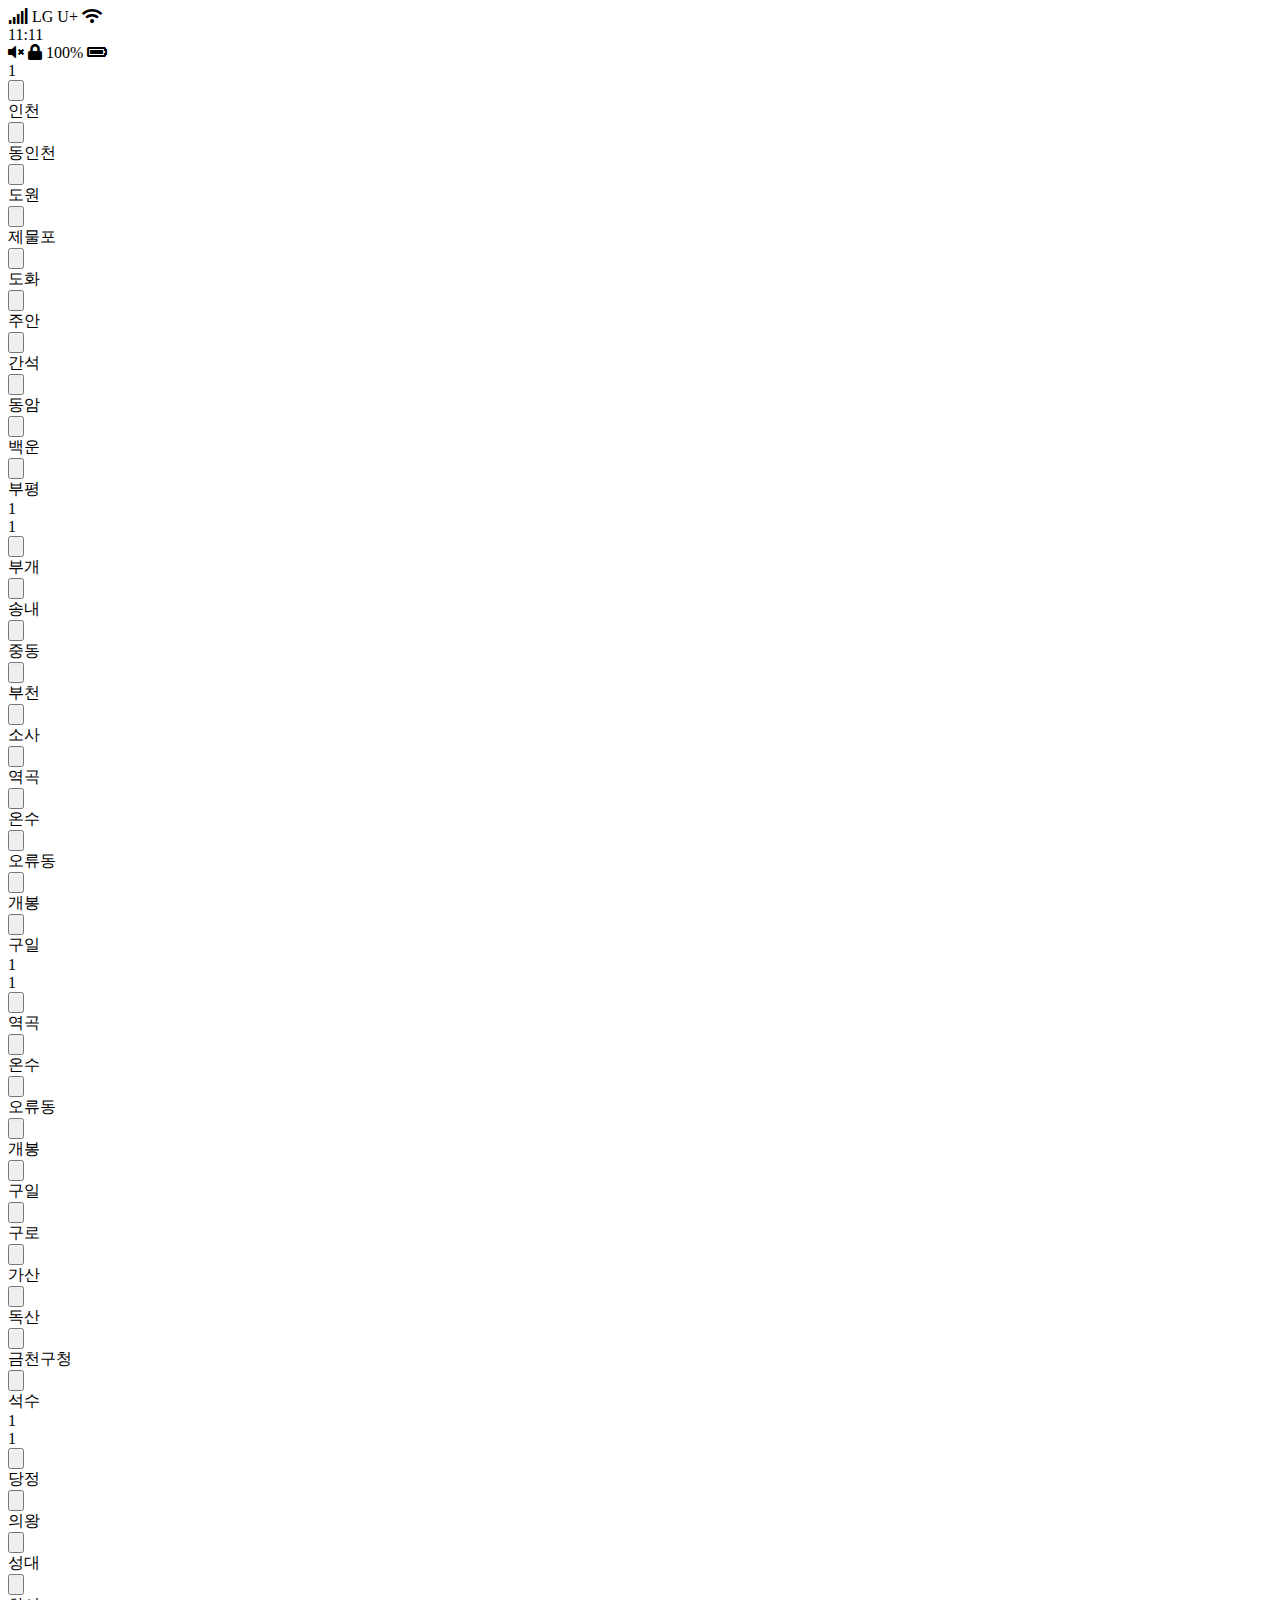
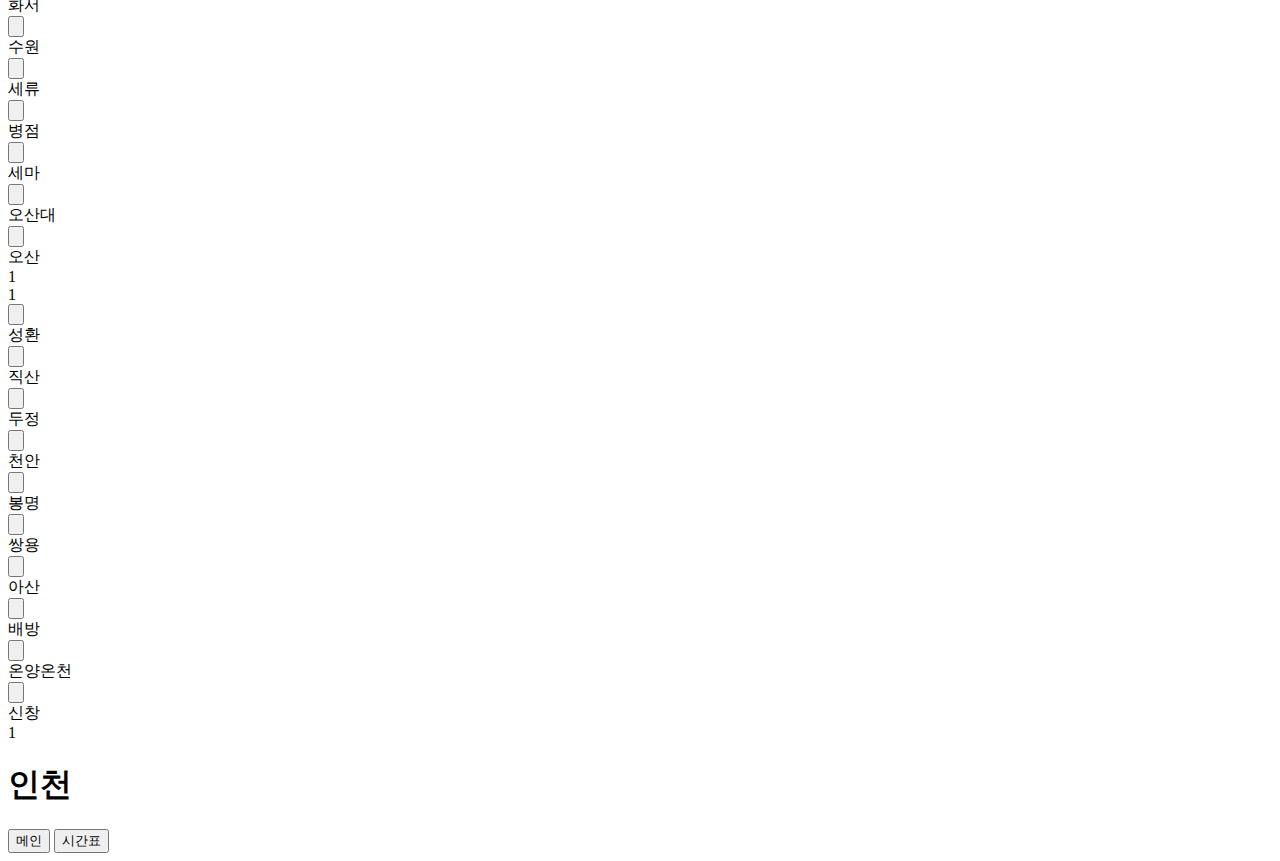
==== html/main.html @ e94f2355 "Create main.html" ====
<!DOCTYPE html>
<html lang="en">
  <head>
    <meta charset="UTF-8" />
    <meta name="viewport" content="width=device-width, initial-scale=1.0" />
    <meta http-equiv="X-UA-Compatible" content="ie=edge" />
    <link rel="stylesheet" href="../css/style.css?ver=1" />
    <link
      rel="stylesheet"
      href="https://use.fontawesome.com/releases/v5.9.0/css/all.css"
    />
    <title>Main | Project</title>
  </head>
  <body>
    <header class="header">
      <div class="header-box">
        <div class="header-box__left-box">
          <i class="fas fa-signal"></i>
          <span class="header-box__time-box">LG U+</span>
          <i class="fas fa-wifi"></i>
        </div>
        <div class="header-box__middle-box">
          <span class="header-box__time-box">11:11</span>
        </div>
        <div class="header-box__right-box">
          <i class="fas fa-volume-mute"></i>
          <i class="fas fa-lock"></i>
          <span class="header-box__battery-level">100%</span>
          <i class="fas fa-battery-full"></i>
        </div>
      </div>
    </header>
    <main class="main">
      <div class="line-container">
        <div class="station-box-number">
          <span class="station-box-number__span">1</span>
        </div>
        <div class="station-box-container">
          <div class="station-box">
            <input
              type="button"
              ,
              name="button"
              ,
              class="station-box__button"
            />
          </div>
          <div class="station-box__label-container">
            <label for="" , class="station-box__label">인천</label>
          </div>
        </div>
        <div class="station-box-container">
          <div class="station-box">
            <input
              type="button"
              ,
              name="button"
              ,
              class="station-box__button"
            />
          </div>
          <div class="station-box__label-container">
            <label for="" , class="station-box__label">동인천</label>
          </div>
        </div>
        <div class="station-box-container">
          <div class="station-box">
            <input
              type="button"
              ,
              name="button"
              ,
              class="station-box__button"
            />
          </div>
          <div class="station-box__label-container">
            <label for="" , class="station-box__label">도원</label>
          </div>
        </div>
        <div class="station-box-container">
          <div class="station-box">
            <input
              type="button"
              ,
              name="button"
              ,
              class="station-box__button"
            />
          </div>
          <div class="station-box__label-container">
            <label for="" , class="station-box__label">제물포</label>
          </div>
        </div>
        <div class="station-box-container">
          <div class="station-box">
            <input
              type="button"
              ,
              name="button"
              ,
              class="station-box__button"
            />
          </div>
          <div class="station-box__label-container">
            <label for="" , class="station-box__label">도화</label>
          </div>
        </div>
        <div class="station-box-container">
          <div class="station-box">
            <input
              type="button"
              ,
              name="button"
              ,
              class="station-box__button"
            />
          </div>
          <div class="station-box__label-container">
            <label for="" , class="station-box__label">주안</label>
          </div>
        </div>
        <div class="station-box-container">
          <div class="station-box">
            <input
              type="button"
              ,
              name="button"
              ,
              class="station-box__button"
            />
          </div>
          <div class="station-box__label-container">
            <label for="" , class="station-box__label">간석</label>
          </div>
        </div>
        <div class="station-box-container">
          <div class="station-box">
            <input
              type="button"
              ,
              name="button"
              ,
              class="station-box__button"
            />
          </div>
          <div class="station-box__label-container">
            <label for="" , class="station-box__label">동암</label>
          </div>
        </div>
        <div class="station-box-container">
          <div class="station-box">
            <input
              type="button"
              ,
              name="button"
              ,
              class="station-box__button"
            />
          </div>
          <div class="station-box__label-container">
            <label for="" , class="station-box__label">백운</label>
          </div>
        </div>
        <div class="station-box-container">
          <div class="station-box">
            <input
              type="button"
              ,
              name="button"
              ,
              class="station-box__button"
            />
          </div>
          <div class="station-box__label-container">
            <label for="" , class="station-box__label">부평</label>
          </div>
        </div>
        <div class="station-box-number">
          <span class="station-box-number__span">1</span>
        </div>
      </div>
      <div class="line-container">
        <div class="station-box-number">
          <span class="station-box-number__span">1</span>
        </div>
        <div class="station-box-container">
          <div class="station-box">
            <input
              type="button"
              ,
              name="button"
              ,
              class="station-box__button"
            />
          </div>
          <div class="station-box__label-container">
            <label for="" , class="station-box__label">부개</label>
          </div>
        </div>
        <div class="station-box-container">
          <div class="station-box">
            <input
              type="button"
              ,
              name="button"
              ,
              class="station-box__button"
            />
          </div>
          <div class="station-box__label-container">
            <label for="" , class="station-box__label">송내</label>
          </div>
        </div>
        <div class="station-box-container">
          <div class="station-box">
            <input
              type="button"
              ,
              name="button"
              ,
              class="station-box__button"
            />
          </div>
          <div class="station-box__label-container">
            <label for="" , class="station-box__label">중동</label>
          </div>
        </div>
        <div class="station-box-container">
          <div class="station-box">
            <input
              type="button"
              ,
              name="button"
              ,
              class="station-box__button"
            />
          </div>
          <div class="station-box__label-container">
            <label for="" , class="station-box__label">부천</label>
          </div>
        </div>
        <div class="station-box-container">
          <div class="station-box">
            <input
              type="button"
              ,
              name="button"
              ,
              class="station-box__button"
            />
          </div>
          <div class="station-box__label-container">
            <label for="" , class="station-box__label">소사</label>
          </div>
        </div>
        <div class="station-box-container">
          <div class="station-box">
            <input
              type="button"
              ,
              name="button"
              ,
              class="station-box__button"
            />
          </div>
          <div class="station-box__label-container">
            <label for="" , class="station-box__label">역곡</label>
          </div>
        </div>
        <div class="station-box-container">
          <div class="station-box">
            <input
              type="button"
              ,
              name="button"
              ,
              class="station-box__button"
            />
          </div>
          <div class="station-box__label-container">
            <label for="" , class="station-box__label">온수</label>
          </div>
        </div>
        <div class="station-box-container">
          <div class="station-box">
            <input
              type="button"
              ,
              name="button"
              ,
              class="station-box__button"
            />
          </div>
          <div class="station-box__label-container">
            <label for="" , class="station-box__label">오류동</label>
          </div>
        </div>
        <div class="station-box-container">
          <div class="station-box">
            <input
              type="button"
              ,
              name="button"
              ,
              class="station-box__button"
            />
          </div>
          <div class="station-box__label-container">
            <label for="" , class="station-box__label">개봉</label>
          </div>
        </div>
        <div class="station-box-container">
          <div class="station-box">
            <input
              type="button"
              ,
              name="button"
              ,
              class="station-box__button"
            />
          </div>
          <div class="station-box__label-container">
            <label for="" , class="station-box__label">구일</label>
          </div>
        </div>
        <div class="station-box-number">
          <span class="station-box-number__span">1</span>
        </div>
      </div>
      <div class="line-container">
        <div class="station-box-number">
          <span class="station-box-number__span">1</span>
        </div>
        <div class="station-box-container">
          <div class="station-box">
            <input
              type="button"
              ,
              name="button"
              ,
              class="station-box__button"
            />
          </div>
          <div class="station-box__label-container">
            <label for="" , class="station-box__label">역곡</label>
          </div>
        </div>
        <div class="station-box-container">
          <div class="station-box">
            <input
              type="button"
              ,
              name="button"
              ,
              class="station-box__button"
            />
          </div>
          <div class="station-box__label-container">
            <label for="" , class="station-box__label">온수</label>
          </div>
        </div>
        <div class="station-box-container">
          <div class="station-box">
            <input
              type="button"
              ,
              name="button"
              ,
              class="station-box__button"
            />
          </div>
          <div class="station-box__label-container">
            <label for="" , class="station-box__label">오류동</label>
          </div>
        </div>
        <div class="station-box-container">
          <div class="station-box">
            <input
              type="button"
              ,
              name="button"
              ,
              class="station-box__button"
            />
          </div>
          <div class="station-box__label-container">
            <label for="" , class="station-box__label">개봉</label>
          </div>
        </div>
        <div class="station-box-container">
          <div class="station-box">
            <input
              type="button"
              ,
              name="button"
              ,
              class="station-box__button"
            />
          </div>
          <div class="station-box__label-container">
            <label for="" , class="station-box__label">구일</label>
          </div>
        </div>
        <div class="station-box-container">
          <div class="station-box">
            <input
              type="button"
              ,
              name="button"
              ,
              class="station-box__button"
            />
          </div>
          <div class="station-box__label-container">
            <label for="" , class="station-box__label">구로</label>
          </div>
        </div>
        <div class="station-box-container">
          <div class="station-box">
            <input
              type="button"
              ,
              name="button"
              ,
              class="station-box__button"
            />
          </div>
          <div class="station-box__label-container">
            <label for="" , class="station-box__label">가산</label>
          </div>
        </div>
        <div class="station-box-container">
          <div class="station-box">
            <input
              type="button"
              ,
              name="button"
              ,
              class="station-box__button"
            />
          </div>
          <div class="station-box__label-container">
            <label for="" , class="station-box__label">독산</label>
          </div>
        </div>
        <div class="station-box-container">
          <div class="station-box">
            <input
              type="button"
              ,
              name="button"
              ,
              class="station-box__button"
            />
          </div>
          <div class="station-box__label-container">
            <label for="" , class="station-box__label">금천구청</label>
          </div>
        </div>
        <div class="station-box-container">
          <div class="station-box">
            <input
              type="button"
              ,
              name="button"
              ,
              class="station-box__button"
            />
          </div>
          <div class="station-box__label-container">
            <label for="" , class="station-box__label">석수</label>
          </div>
        </div>
        <div class="station-box-number">
          <span class="station-box-number__span">1</span>
        </div>
      </div>
      <div class="line-container">
        <div class="station-box-number">
          <span class="station-box-number__span">1</span>
        </div>
        <div class="station-box-container">
          <div class="station-box">
            <input
              type="button"
              ,
              name="button"
              ,
              class="station-box__button"
            />
          </div>
          <div class="station-box__label-container">
            <label for="" , class="station-box__label">당정</label>
          </div>
        </div>
        <div class="station-box-container">
          <div class="station-box">
            <input
              type="button"
              ,
              name="button"
              ,
              class="station-box__button"
            />
          </div>
          <div class="station-box__label-container">
            <label for="" , class="station-box__label">의왕</label>
          </div>
        </div>
        <div class="station-box-container">
          <div class="station-box">
            <input
              type="button"
              ,
              name="button"
              ,
              class="station-box__button"
            />
          </div>
          <div class="station-box__label-container">
            <label for="" , class="station-box__label">성대</label>
          </div>
        </div>
        <div class="station-box-container">
          <div class="station-box">
            <input
              type="button"
              ,
              name="button"
              ,
              class="station-box__button"
            />
          </div>
          <div class="station-box__label-container">
            <label for="" , class="station-box__label">화서</label>
          </div>
        </div>
        <div class="station-box-container">
          <div class="station-box">
            <input
              type="button"
              ,
              name="button"
              ,
              class="station-box__button"
            />
          </div>
          <div class="station-box__label-container">
            <label for="" , class="station-box__label">수원</label>
          </div>
        </div>
        <div class="station-box-container">
          <div class="station-box">
            <input
              type="button"
              ,
              name="button"
              ,
              class="station-box__button"
            />
          </div>
          <div class="station-box__label-container">
            <label for="" , class="station-box__label">세류</label>
          </div>
        </div>
        <div class="station-box-container">
          <div class="station-box">
            <input
              type="button"
              ,
              name="button"
              ,
              class="station-box__button"
            />
          </div>
          <div class="station-box__label-container">
            <label for="" , class="station-box__label">병점</label>
          </div>
        </div>
        <div class="station-box-container">
          <div class="station-box">
            <input
              type="button"
              ,
              name="button"
              ,
              class="station-box__button"
            />
          </div>
          <div class="station-box__label-container">
            <label for="" , class="station-box__label">세마</label>
          </div>
        </div>
        <div class="station-box-container">
          <div class="station-box">
            <input
              type="button"
              ,
              name="button"
              ,
              class="station-box__button"
            />
          </div>
          <div class="station-box__label-container">
            <label for="" , class="station-box__label">오산대</label>
          </div>
        </div>
        <div class="station-box-container">
          <div class="station-box">
            <input
              type="button"
              ,
              name="button"
              ,
              class="station-box__button"
            />
          </div>
          <div class="station-box__label-container">
            <label for="" , class="station-box__label">오산</label>
          </div>
        </div>
        <div class="station-box-number">
          <span class="station-box-number__span">1</span>
        </div>
      </div>
      <div class="line-container">
        <div class="station-box-number">
          <span class="station-box-number__span">1</span>
        </div>
        <div class="station-box-container">
          <div class="station-box">
            <input
              type="button"
              ,
              name="button"
              ,
              class="station-box__button"
            />
          </div>
          <div class="station-box__label-container">
            <label for="" , class="station-box__label">성환</label>
          </div>
        </div>
        <div class="station-box-container">
          <div class="station-box">
            <input
              type="button"
              ,
              name="button"
              ,
              class="station-box__button"
            />
          </div>
          <div class="station-box__label-container">
            <label for="" , class="station-box__label">직산</label>
          </div>
        </div>
        <div class="station-box-container">
          <div class="station-box">
            <input
              type="button"
              ,
              name="button"
              ,
              class="station-box__button"
            />
          </div>
          <div class="station-box__label-container">
            <label for="" , class="station-box__label">두정</label>
          </div>
        </div>
        <div class="station-box-container">
          <div class="station-box">
            <input
              type="button"
              ,
              name="button"
              ,
              class="station-box__button"
            />
          </div>
          <div class="station-box__label-container">
            <label for="" , class="station-box__label">천안</label>
          </div>
        </div>
        <div class="station-box-container">
          <div class="station-box">
            <input
              type="button"
              ,
              name="button"
              ,
              class="station-box__button"
            />
          </div>
          <div class="station-box__label-container">
            <label for="" , class="station-box__label">봉명</label>
          </div>
        </div>
        <div class="station-box-container">
          <div class="station-box">
            <input
              type="button"
              ,
              name="button"
              ,
              class="station-box__button"
            />
          </div>
          <div class="station-box__label-container">
            <label for="" , class="station-box__label">쌍용</label>
          </div>
        </div>
        <div class="station-box-container">
          <div class="station-box">
            <input
              type="button"
              ,
              name="button"
              ,
              class="station-box__button"
            />
          </div>
          <div class="station-box__label-container">
            <label for="" , class="station-box__label">아산</label>
          </div>
        </div>
        <div class="station-box-container">
          <div class="station-box">
            <input
              type="button"
              ,
              name="button"
              ,
              class="station-box__button"
            />
          </div>
          <div class="station-box__label-container">
            <label for="" , class="station-box__label">배방</label>
          </div>
        </div>
        <div class="station-box-container">
          <div class="station-box">
            <input
              type="button"
              ,
              name="button"
              ,
              class="station-box__button"
            />
          </div>
          <div class="station-box__label-container">
            <label for="" , class="station-box__label">온양온천</label>
          </div>
        </div>
        <div class="station-box-container">
          <div class="station-box">
            <input
              type="button"
              ,
              name="button"
              ,
              class="station-box__button"
            />
          </div>
          <div class="station-box__label-container">
            <label for="" , class="station-box__label">신창</label>
          </div>
        </div>
        <div class="station-box-number">
          <span class="station-box-number__span">1</span>
        </div>
      </div>
    </main>
    <!-- 팝업 될 레이어 -->
    <div class="modal">
      <div class="modal-content">
        <h1 class="title">인천</h1>
        <input type="button" class="mainBtn" value="메인" />
        <input type="button" class="submitBtn" value="시간표" onclick=""/>
      </div>
    </div>
    <script src="../js/time.js"></script>
    <script src="../js/toggle.js"></script>
  </body>
</html>
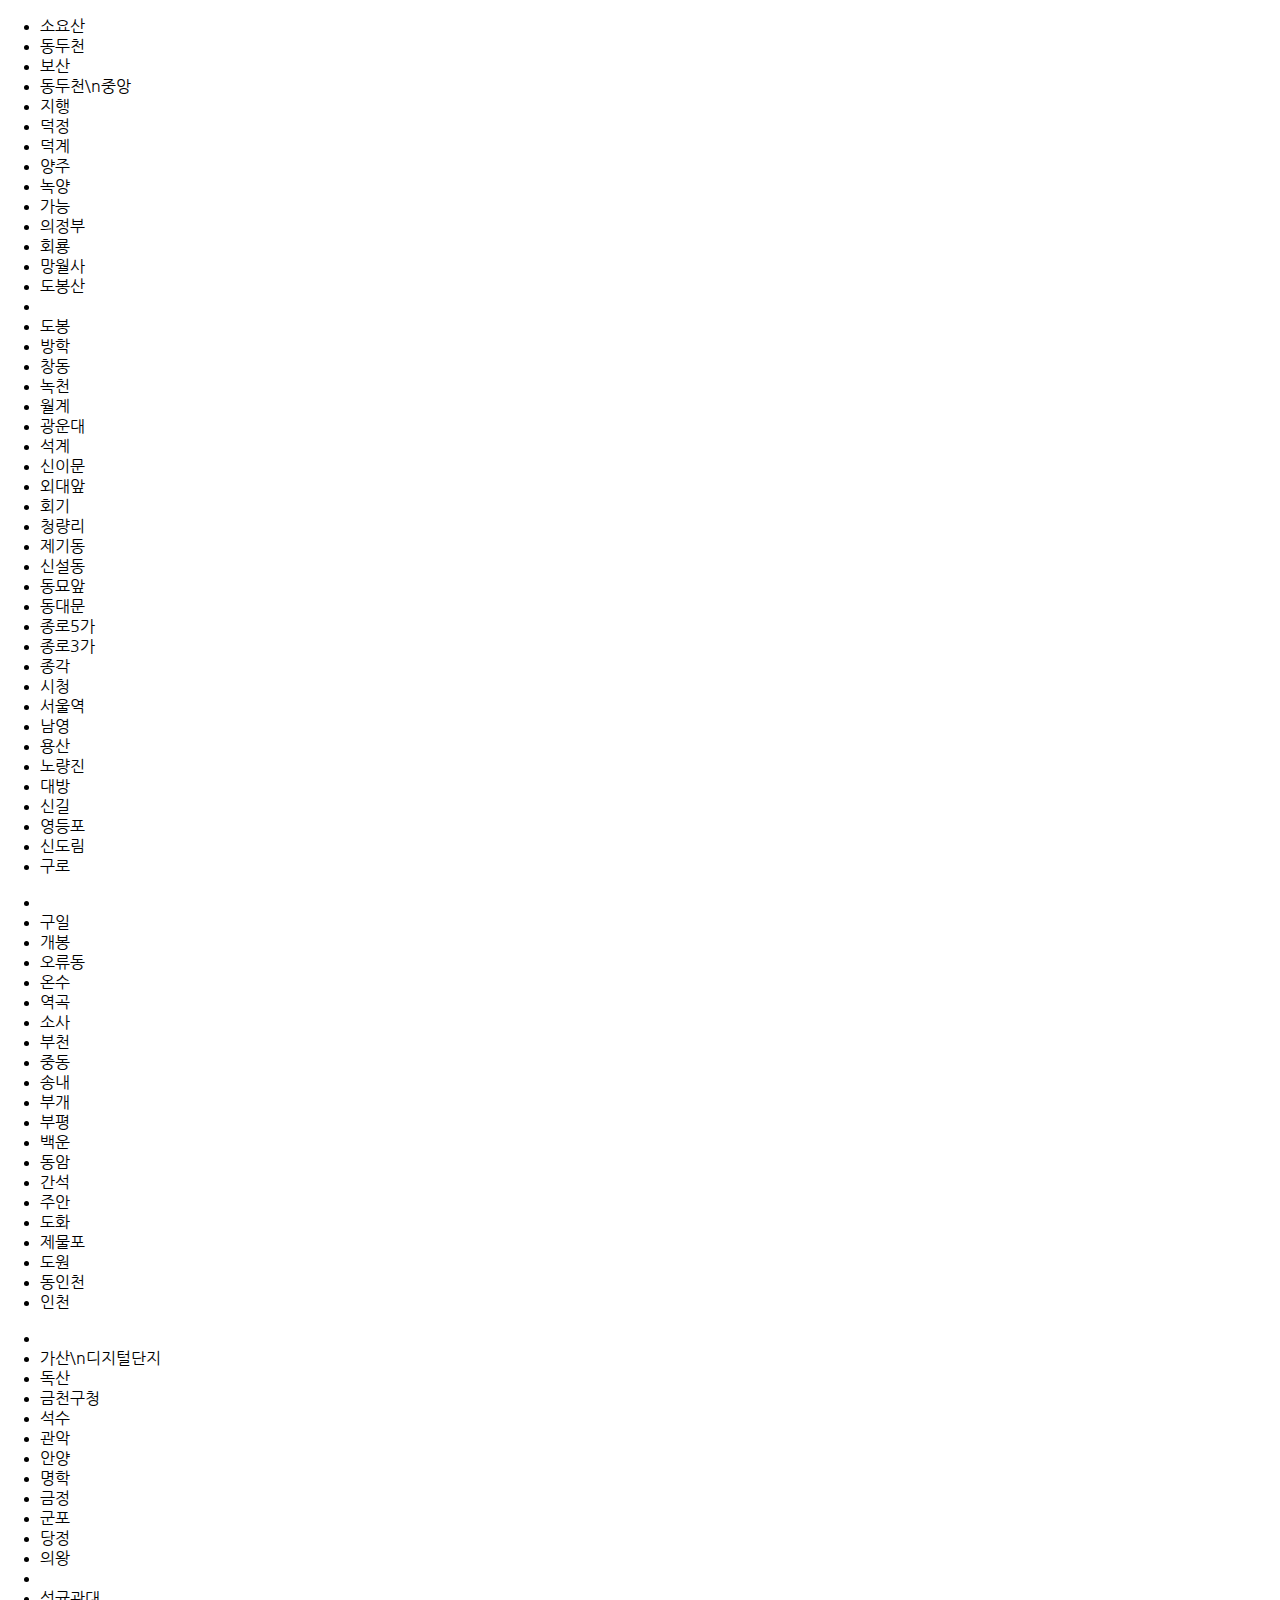
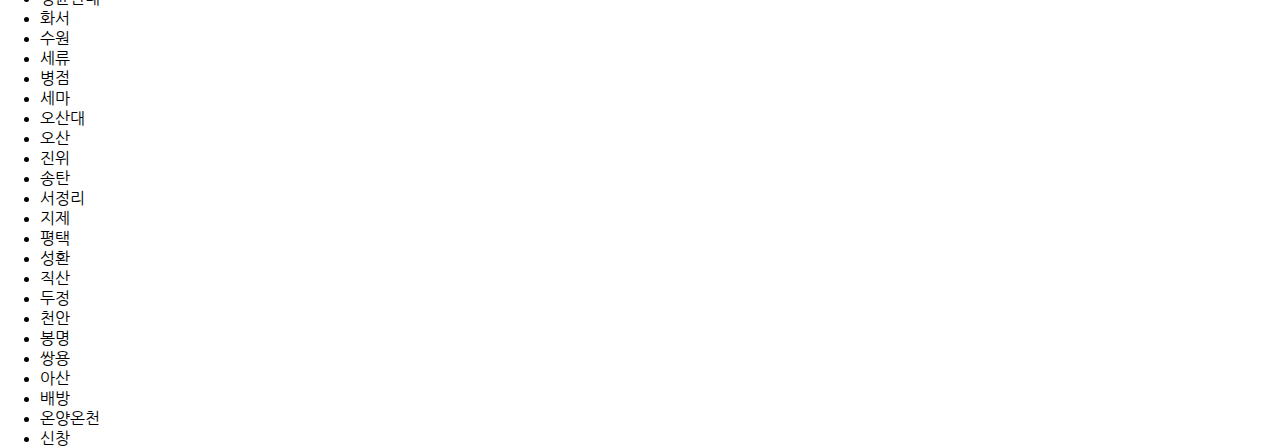
==== commit 4a80aa3e: "Update main.html" ====
--- a/html/main.html
+++ b/html/main.html
@@ -4,783 +4,190 @@
     <meta charset="UTF-8" />
     <meta name="viewport" content="width=device-width, initial-scale=1.0" />
     <meta http-equiv="X-UA-Compatible" content="ie=edge" />
-    <link rel="stylesheet" href="../css/style.css?ver=1" />
-    <link
-      rel="stylesheet"
-      href="https://use.fontawesome.com/releases/v5.9.0/css/all.css"
-    />
+    <script
+      type="text/javascript"
+      src="https://code.jquery.com/jquery-1.9.0.min.js"
+    ></script>
+    <script
+      type="text/javascript"
+      src="../js/jquery.subwayMap-0.5.3.js"
+    ></script>
     <title>Main | Project</title>
+    <link rel="stylesheet" href="../css/style.css" />
   </head>
   <body>
-    <header class="header">
-      <div class="header-box">
-        <div class="header-box__left-box">
-          <i class="fas fa-signal"></i>
-          <span class="header-box__time-box">LG U+</span>
-          <i class="fas fa-wifi"></i>
-        </div>
-        <div class="header-box__middle-box">
-          <span class="header-box__time-box">11:11</span>
-        </div>
-        <div class="header-box__right-box">
-          <i class="fas fa-volume-mute"></i>
-          <i class="fas fa-lock"></i>
-          <span class="header-box__battery-level">100%</span>
-          <i class="fas fa-battery-full"></i>
-        </div>
-      </div>
-    </header>
-    <main class="main">
-      <div class="line-container">
-        <div class="station-box-number">
-          <span class="station-box-number__span">1</span>
-        </div>
-        <div class="station-box-container">
-          <div class="station-box">
-            <input
-              type="button"
-              ,
-              name="button"
-              ,
-              class="station-box__button"
-            />
-          </div>
-          <div class="station-box__label-container">
-            <label for="" , class="station-box__label">인천</label>
-          </div>
-        </div>
-        <div class="station-box-container">
-          <div class="station-box">
-            <input
-              type="button"
-              ,
-              name="button"
-              ,
-              class="station-box__button"
-            />
-          </div>
-          <div class="station-box__label-container">
-            <label for="" , class="station-box__label">동인천</label>
-          </div>
-        </div>
-        <div class="station-box-container">
-          <div class="station-box">
-            <input
-              type="button"
-              ,
-              name="button"
-              ,
-              class="station-box__button"
-            />
-          </div>
-          <div class="station-box__label-container">
-            <label for="" , class="station-box__label">도원</label>
-          </div>
-        </div>
-        <div class="station-box-container">
-          <div class="station-box">
-            <input
-              type="button"
-              ,
-              name="button"
-              ,
-              class="station-box__button"
-            />
-          </div>
-          <div class="station-box__label-container">
-            <label for="" , class="station-box__label">제물포</label>
-          </div>
-        </div>
-        <div class="station-box-container">
-          <div class="station-box">
-            <input
-              type="button"
-              ,
-              name="button"
-              ,
-              class="station-box__button"
-            />
-          </div>
-          <div class="station-box__label-container">
-            <label for="" , class="station-box__label">도화</label>
-          </div>
-        </div>
-        <div class="station-box-container">
-          <div class="station-box">
-            <input
-              type="button"
-              ,
-              name="button"
-              ,
-              class="station-box__button"
-            />
-          </div>
-          <div class="station-box__label-container">
-            <label for="" , class="station-box__label">주안</label>
-          </div>
-        </div>
-        <div class="station-box-container">
-          <div class="station-box">
-            <input
-              type="button"
-              ,
-              name="button"
-              ,
-              class="station-box__button"
-            />
-          </div>
-          <div class="station-box__label-container">
-            <label for="" , class="station-box__label">간석</label>
-          </div>
-        </div>
-        <div class="station-box-container">
-          <div class="station-box">
-            <input
-              type="button"
-              ,
-              name="button"
-              ,
-              class="station-box__button"
-            />
-          </div>
-          <div class="station-box__label-container">
-            <label for="" , class="station-box__label">동암</label>
-          </div>
-        </div>
-        <div class="station-box-container">
-          <div class="station-box">
-            <input
-              type="button"
-              ,
-              name="button"
-              ,
-              class="station-box__button"
-            />
-          </div>
-          <div class="station-box__label-container">
-            <label for="" , class="station-box__label">백운</label>
-          </div>
-        </div>
-        <div class="station-box-container">
-          <div class="station-box">
-            <input
-              type="button"
-              ,
-              name="button"
-              ,
-              class="station-box__button"
-            />
-          </div>
-          <div class="station-box__label-container">
-            <label for="" , class="station-box__label">부평</label>
-          </div>
-        </div>
-        <div class="station-box-number">
-          <span class="station-box-number__span">1</span>
-        </div>
-      </div>
-      <div class="line-container">
-        <div class="station-box-number">
-          <span class="station-box-number__span">1</span>
-        </div>
-        <div class="station-box-container">
-          <div class="station-box">
-            <input
-              type="button"
-              ,
-              name="button"
-              ,
-              class="station-box__button"
-            />
-          </div>
-          <div class="station-box__label-container">
-            <label for="" , class="station-box__label">부개</label>
-          </div>
-        </div>
-        <div class="station-box-container">
-          <div class="station-box">
-            <input
-              type="button"
-              ,
-              name="button"
-              ,
-              class="station-box__button"
-            />
-          </div>
-          <div class="station-box__label-container">
-            <label for="" , class="station-box__label">송내</label>
-          </div>
-        </div>
-        <div class="station-box-container">
-          <div class="station-box">
-            <input
-              type="button"
-              ,
-              name="button"
-              ,
-              class="station-box__button"
-            />
-          </div>
-          <div class="station-box__label-container">
-            <label for="" , class="station-box__label">중동</label>
-          </div>
-        </div>
-        <div class="station-box-container">
-          <div class="station-box">
-            <input
-              type="button"
-              ,
-              name="button"
-              ,
-              class="station-box__button"
-            />
-          </div>
-          <div class="station-box__label-container">
-            <label for="" , class="station-box__label">부천</label>
-          </div>
-        </div>
-        <div class="station-box-container">
-          <div class="station-box">
-            <input
-              type="button"
-              ,
-              name="button"
-              ,
-              class="station-box__button"
-            />
-          </div>
-          <div class="station-box__label-container">
-            <label for="" , class="station-box__label">소사</label>
-          </div>
-        </div>
-        <div class="station-box-container">
-          <div class="station-box">
-            <input
-              type="button"
-              ,
-              name="button"
-              ,
-              class="station-box__button"
-            />
-          </div>
-          <div class="station-box__label-container">
-            <label for="" , class="station-box__label">역곡</label>
-          </div>
-        </div>
-        <div class="station-box-container">
-          <div class="station-box">
-            <input
-              type="button"
-              ,
-              name="button"
-              ,
-              class="station-box__button"
-            />
-          </div>
-          <div class="station-box__label-container">
-            <label for="" , class="station-box__label">온수</label>
-          </div>
-        </div>
-        <div class="station-box-container">
-          <div class="station-box">
-            <input
-              type="button"
-              ,
-              name="button"
-              ,
-              class="station-box__button"
-            />
-          </div>
-          <div class="station-box__label-container">
-            <label for="" , class="station-box__label">오류동</label>
-          </div>
-        </div>
-        <div class="station-box-container">
-          <div class="station-box">
-            <input
-              type="button"
-              ,
-              name="button"
-              ,
-              class="station-box__button"
-            />
-          </div>
-          <div class="station-box__label-container">
-            <label for="" , class="station-box__label">개봉</label>
-          </div>
-        </div>
-        <div class="station-box-container">
-          <div class="station-box">
-            <input
-              type="button"
-              ,
-              name="button"
-              ,
-              class="station-box__button"
-            />
-          </div>
-          <div class="station-box__label-container">
-            <label for="" , class="station-box__label">구일</label>
-          </div>
-        </div>
-        <div class="station-box-number">
-          <span class="station-box-number__span">1</span>
-        </div>
-      </div>
-      <div class="line-container">
-        <div class="station-box-number">
-          <span class="station-box-number__span">1</span>
-        </div>
-        <div class="station-box-container">
-          <div class="station-box">
-            <input
-              type="button"
-              ,
-              name="button"
-              ,
-              class="station-box__button"
-            />
-          </div>
-          <div class="station-box__label-container">
-            <label for="" , class="station-box__label">역곡</label>
-          </div>
-        </div>
-        <div class="station-box-container">
-          <div class="station-box">
-            <input
-              type="button"
-              ,
-              name="button"
-              ,
-              class="station-box__button"
-            />
-          </div>
-          <div class="station-box__label-container">
-            <label for="" , class="station-box__label">온수</label>
-          </div>
-        </div>
-        <div class="station-box-container">
-          <div class="station-box">
-            <input
-              type="button"
-              ,
-              name="button"
-              ,
-              class="station-box__button"
-            />
-          </div>
-          <div class="station-box__label-container">
-            <label for="" , class="station-box__label">오류동</label>
-          </div>
-        </div>
-        <div class="station-box-container">
-          <div class="station-box">
-            <input
-              type="button"
-              ,
-              name="button"
-              ,
-              class="station-box__button"
-            />
-          </div>
-          <div class="station-box__label-container">
-            <label for="" , class="station-box__label">개봉</label>
-          </div>
-        </div>
-        <div class="station-box-container">
-          <div class="station-box">
-            <input
-              type="button"
-              ,
-              name="button"
-              ,
-              class="station-box__button"
-            />
-          </div>
-          <div class="station-box__label-container">
-            <label for="" , class="station-box__label">구일</label>
-          </div>
-        </div>
-        <div class="station-box-container">
-          <div class="station-box">
-            <input
-              type="button"
-              ,
-              name="button"
-              ,
-              class="station-box__button"
-            />
-          </div>
-          <div class="station-box__label-container">
-            <label for="" , class="station-box__label">구로</label>
-          </div>
-        </div>
-        <div class="station-box-container">
-          <div class="station-box">
-            <input
-              type="button"
-              ,
-              name="button"
-              ,
-              class="station-box__button"
-            />
-          </div>
-          <div class="station-box__label-container">
-            <label for="" , class="station-box__label">가산</label>
-          </div>
-        </div>
-        <div class="station-box-container">
-          <div class="station-box">
-            <input
-              type="button"
-              ,
-              name="button"
-              ,
-              class="station-box__button"
-            />
-          </div>
-          <div class="station-box__label-container">
-            <label for="" , class="station-box__label">독산</label>
-          </div>
-        </div>
-        <div class="station-box-container">
-          <div class="station-box">
-            <input
-              type="button"
-              ,
-              name="button"
-              ,
-              class="station-box__button"
-            />
-          </div>
-          <div class="station-box__label-container">
-            <label for="" , class="station-box__label">금천구청</label>
-          </div>
-        </div>
-        <div class="station-box-container">
-          <div class="station-box">
-            <input
-              type="button"
-              ,
-              name="button"
-              ,
-              class="station-box__button"
-            />
-          </div>
-          <div class="station-box__label-container">
-            <label for="" , class="station-box__label">석수</label>
-          </div>
-        </div>
-        <div class="station-box-number">
-          <span class="station-box-number__span">1</span>
-        </div>
-      </div>
-      <div class="line-container">
-        <div class="station-box-number">
-          <span class="station-box-number__span">1</span>
-        </div>
-        <div class="station-box-container">
-          <div class="station-box">
-            <input
-              type="button"
-              ,
-              name="button"
-              ,
-              class="station-box__button"
-            />
-          </div>
-          <div class="station-box__label-container">
-            <label for="" , class="station-box__label">당정</label>
-          </div>
-        </div>
-        <div class="station-box-container">
-          <div class="station-box">
-            <input
-              type="button"
-              ,
-              name="button"
-              ,
-              class="station-box__button"
-            />
-          </div>
-          <div class="station-box__label-container">
-            <label for="" , class="station-box__label">의왕</label>
-          </div>
-        </div>
-        <div class="station-box-container">
-          <div class="station-box">
-            <input
-              type="button"
-              ,
-              name="button"
-              ,
-              class="station-box__button"
-            />
-          </div>
-          <div class="station-box__label-container">
-            <label for="" , class="station-box__label">성대</label>
-          </div>
-        </div>
-        <div class="station-box-container">
-          <div class="station-box">
-            <input
-              type="button"
-              ,
-              name="button"
-              ,
-              class="station-box__button"
-            />
-          </div>
-          <div class="station-box__label-container">
-            <label for="" , class="station-box__label">화서</label>
-          </div>
-        </div>
-        <div class="station-box-container">
-          <div class="station-box">
-            <input
-              type="button"
-              ,
-              name="button"
-              ,
-              class="station-box__button"
-            />
-          </div>
-          <div class="station-box__label-container">
-            <label for="" , class="station-box__label">수원</label>
-          </div>
-        </div>
-        <div class="station-box-container">
-          <div class="station-box">
-            <input
-              type="button"
-              ,
-              name="button"
-              ,
-              class="station-box__button"
-            />
-          </div>
-          <div class="station-box__label-container">
-            <label for="" , class="station-box__label">세류</label>
-          </div>
-        </div>
-        <div class="station-box-container">
-          <div class="station-box">
-            <input
-              type="button"
-              ,
-              name="button"
-              ,
-              class="station-box__button"
-            />
-          </div>
-          <div class="station-box__label-container">
-            <label for="" , class="station-box__label">병점</label>
-          </div>
-        </div>
-        <div class="station-box-container">
-          <div class="station-box">
-            <input
-              type="button"
-              ,
-              name="button"
-              ,
-              class="station-box__button"
-            />
-          </div>
-          <div class="station-box__label-container">
-            <label for="" , class="station-box__label">세마</label>
-          </div>
-        </div>
-        <div class="station-box-container">
-          <div class="station-box">
-            <input
-              type="button"
-              ,
-              name="button"
-              ,
-              class="station-box__button"
-            />
-          </div>
-          <div class="station-box__label-container">
-            <label for="" , class="station-box__label">오산대</label>
-          </div>
-        </div>
-        <div class="station-box-container">
-          <div class="station-box">
-            <input
-              type="button"
-              ,
-              name="button"
-              ,
-              class="station-box__button"
-            />
-          </div>
-          <div class="station-box__label-container">
-            <label for="" , class="station-box__label">오산</label>
-          </div>
-        </div>
-        <div class="station-box-number">
-          <span class="station-box-number__span">1</span>
-        </div>
-      </div>
-      <div class="line-container">
-        <div class="station-box-number">
-          <span class="station-box-number__span">1</span>
-        </div>
-        <div class="station-box-container">
-          <div class="station-box">
-            <input
-              type="button"
-              ,
-              name="button"
-              ,
-              class="station-box__button"
-            />
-          </div>
-          <div class="station-box__label-container">
-            <label for="" , class="station-box__label">성환</label>
-          </div>
-        </div>
-        <div class="station-box-container">
-          <div class="station-box">
-            <input
-              type="button"
-              ,
-              name="button"
-              ,
-              class="station-box__button"
-            />
-          </div>
-          <div class="station-box__label-container">
-            <label for="" , class="station-box__label">직산</label>
-          </div>
-        </div>
-        <div class="station-box-container">
-          <div class="station-box">
-            <input
-              type="button"
-              ,
-              name="button"
-              ,
-              class="station-box__button"
-            />
-          </div>
-          <div class="station-box__label-container">
-            <label for="" , class="station-box__label">두정</label>
-          </div>
-        </div>
-        <div class="station-box-container">
-          <div class="station-box">
-            <input
-              type="button"
-              ,
-              name="button"
-              ,
-              class="station-box__button"
-            />
-          </div>
-          <div class="station-box__label-container">
-            <label for="" , class="station-box__label">천안</label>
-          </div>
-        </div>
-        <div class="station-box-container">
-          <div class="station-box">
-            <input
-              type="button"
-              ,
-              name="button"
-              ,
-              class="station-box__button"
-            />
-          </div>
-          <div class="station-box__label-container">
-            <label for="" , class="station-box__label">봉명</label>
-          </div>
-        </div>
-        <div class="station-box-container">
-          <div class="station-box">
-            <input
-              type="button"
-              ,
-              name="button"
-              ,
-              class="station-box__button"
-            />
-          </div>
-          <div class="station-box__label-container">
-            <label for="" , class="station-box__label">쌍용</label>
-          </div>
-        </div>
-        <div class="station-box-container">
-          <div class="station-box">
-            <input
-              type="button"
-              ,
-              name="button"
-              ,
-              class="station-box__button"
-            />
-          </div>
-          <div class="station-box__label-container">
-            <label for="" , class="station-box__label">아산</label>
-          </div>
-        </div>
-        <div class="station-box-container">
-          <div class="station-box">
-            <input
-              type="button"
-              ,
-              name="button"
-              ,
-              class="station-box__button"
-            />
-          </div>
-          <div class="station-box__label-container">
-            <label for="" , class="station-box__label">배방</label>
-          </div>
-        </div>
-        <div class="station-box-container">
-          <div class="station-box">
-            <input
-              type="button"
-              ,
-              name="button"
-              ,
-              class="station-box__button"
-            />
-          </div>
-          <div class="station-box__label-container">
-            <label for="" , class="station-box__label">온양온천</label>
-          </div>
-        </div>
-        <div class="station-box-container">
-          <div class="station-box">
-            <input
-              type="button"
-              ,
-              name="button"
-              ,
-              class="station-box__button"
-            />
-          </div>
-          <div class="station-box__label-container">
-            <label for="" , class="station-box__label">신창</label>
-          </div>
-        </div>
-        <div class="station-box-number">
-          <span class="station-box-number__span">1</span>
-        </div>
-      </div>
-    </main>
+    <div
+      data-columns="100"
+      data-rows="90"
+      data-cellSize="40"
+      data-legendId="legend"
+      data-textClass="text"
+      data-lineWidth="8"
+      class="subway-map"
+    >
+      <ul data-color="#364C96" data-label="1호선">
+        <li data-coords="46,2">
+          소요산
+        </li>
+        <li data-coords="48,2">
+          동두천
+        </li>
+        <li data-coords="50,2">보산</li>
+        <li data-coords="52,2">동두천\n중앙</li>
+        <li data-coords="54,2">지행</li>
+        <li data-coords="56,2">덕정</li>
+        <li data-coords="58,2">덕계</li>
+        <li data-coords="60,2">양주</li>
+        <li data-coords="62,2">녹양</li>
+        <li data-coords="64,2">가능</li>
+        <li data-coords="66,2">의정부</li>
+        <li data-coords="68,2" data-marker="interchange">회룡</li>
+        <li data-coords="70,2">망월사</li>
+        <li data-coords="72,2" data-marker="interchange">도봉산</li>
+        <li data-coords="74,2"></li>
+        <li data-coords="76,5" data-labelPos="SW">도봉</li>
+        <li data-coords="78,8" data-labelPos="SW">방학</li>
+        <li data-coords="80,11" data-marker="interchange" data-labelPos="NE">
+          창동
+        </li>
+        <li data-coords="80,13" data-labelPos="NE">녹천</li>
+        <li data-coords="80,15" data-labelPos="NE">월계</li>
+        <li data-coords="80,17" data-marker="interchange" data-labelPos="NE">
+          광운대
+        </li>
+        <li data-coords="80,19" data-marker="interchange" data-labelPos="NE">
+          석계
+        </li>
+        <li data-coords="78,20" data-labelPos="SE">신이문</li>
+        <li data-coords="76,21" data-labelPos="SE">외대앞</li>
+        <li data-coords="74,21" data-marker="interchange">회기</li>
+        <li data-coords="72,21" data-marker="interchange">청량리</li>
+        <li data-coords="70,21">제기동</li>
+        <li data-coords="68,21" data-marker="interchange">신설동</li>
+        <li data-coords="66,21" data-marker="interchange">동묘앞</li>
+        <li data-coords="64,21" data-marker="interchange">동대문</li>
+        <li data-coords="62,21">종로5가</li>
+        <li data-coords="60,21" data-marker="interchange">종로3가</li>
+        <li data-coords="58,21">종각</li>
+        <li data-coords="56,24" data-marker="interchange" data-labelPos="NE">
+          시청
+        </li>
+        <li
+          data-coords="56,26"
+          data-marker="interchange"
+          data-labelPos="NE"
+          data-markereInfo="@interchange"
+          data-reverseMarkers="true"
+        >
+          서울역
+        </li>
+        <li data-coords="55,28" data-labelPos="SE">남영</li>
+        <li data-coords="54,30" data-marker="interchange" data-labelPos="SE">
+          용산
+        </li>
+        <li data-coords="53,32" data-marker="interchange" data-labelPos="SE">
+          노량진
+        </li>
+        <li data-coords="51,32">대방</li>
+        <li data-coords="49,32" data-labelPos="SE" data-marker="interchange">
+          신길
+        </li>
+        <li data-coords="48,34" data-labelPos="SE">영등포</li>
+        <li data-coords="47,36" data-labelPos="SE" data-marker="interchange">
+          신도림
+        </li>
+        <li data-coords="46,38" data-labelPos="SE" data-marker="interchange">
+          구로
+        </li>
+      </ul>
+      <!-- 구로 좌측 인천 방면 -->
+      <ul data-color="#364C96" data-label="1호선">
+        <li data-coords="46,38"></li>
+        <li data-coords="44,38">구일</li>
+        <li data-coords="42,38">개봉</li>
+        <li data-coords="40,38">오류동</li>
+        <li data-coords="38,38" data-marker="interchange">온수</li>
+        <li data-coords="36,38">역곡</li>
+        <li data-coords="34,38" data-marker="interchange">소사</li>
+        <li data-coords="32,38" data-labelPos="NW">부천</li>
+        <li data-coords="31,40" data-labelPos="NW">중동</li>
+        <li data-coords="30,42" data-labelPos="NW">송내</li>
+        <li data-coords="29,44" data-labelPos="NW">부개</li>
+        <li data-coords="28,46" data-marker="interchange" data-labelPos="NW">
+          부평
+        </li>
+        <li data-coords="27,48" data-labelPos="NW">백운</li>
+        <li data-coords="26,50" data-labelPos="NW">동암</li>
+        <li data-coords="25,52" data-labelPos="NW">간석</li>
+        <li data-coords="24,54" data-marker="interchange" data-labelPos="NW">
+          주안
+        </li>
+        <li data-coords="23,56" data-labelPos="NW">도화</li>
+        <li data-coords="22,58" data-labelPos="NW">제물포</li>
+        <li data-coords="21,60" data-labelPos="NW">도원</li>
+        <li data-coords="20,62" data-labelPos="NW">동인천</li>
+        <li data-coords="19,64" data-labelPos="NW">인천</li>
+      </ul>
+      <!-- 구로 하행 -->
+      <ul data-color="#364C96" data-label="1호선">
+        <li data-coords="46,38"></li>
+        <li data-coords="46,40" data-marker="interchange" data-labelPos="SE">
+          가산\n디지털단지
+        </li>
+        <li data-coords="46,42" data-labelPos="SE">독산</li>
+        <li data-coords="46,44" data-marker="interchange" data-labelPos="SE">
+          금천구청
+        </li>
+        <li data-coords="46,46" data-labelPos="SE">석수</li>
+        <li data-coords="46,48" data-labelPos="SE">관악</li>
+        <li data-coords="46,50" data-labelPos="SE">안양</li>
+        <li data-coords="46,52" data-labelPos="SE">명학</li>
+        <li data-coords="46,54" data-marker="interchange" data-labelPos="SW">
+          금정
+        </li>
+        <li data-coords="48,55">군포</li>
+        <li data-coords="50,56">당정</li>
+        <li data-coords="52,57">의왕</li>
+        <li data-coords="54,58"></li>
+        <li data-coords="56,58">성균관대</li>
+        <li data-coords="58,58">화서</li>
+        <li data-coords="60,58" data-marker="interchange">수원</li>
+        <li data-coords="62,58">세류</li>
+        <li data-coords="64,58">병점</li>
+        <li data-coords="66,58">세마</li>
+        <li data-coords="68,58">오산대</li>
+        <li data-coords="70,58" data-labelPos="NE">오산</li>
+        <li data-coords="71,60" data-labelPos="SW">진위</li>
+        <li data-coords="72,62" data-labelPos="SW">송탄</li>
+        <li data-coords="73,64" data-labelPos="SW">서정리</li>
+        <li data-coords="74,66" data-labelPos="SW">지제</li>
+        <li data-coords="75,68" data-labelPos="SW">평택</li>
+        <li data-coords="76,70" data-labelPos="SW">성환</li>
+        <li data-coords="78,70">직산</li>
+        <li data-coords="80,70">두정</li>
+        <li data-coords="82,70">천안</li>
+        <li data-coords="84,70">봉명</li>
+        <li data-coords="86,70">쌍용</li>
+        <li data-coords="88,70">아산</li>
+        <li data-coords="90,70">배방</li>
+        <li data-coords="92,70">온양온천</li>
+        <li data-coords="94,70">신창</li>
+      </ul>
+    </div>
+    <!--
+    <div id="legend"></div>
+    -->
     <!-- 팝업 될 레이어 -->
     <div class="modal">
       <div class="modal-content">
         <h1 class="title">인천</h1>
         <input type="button" class="mainBtn" value="메인" />
-        <input type="button" class="submitBtn" value="시간표" onclick=""/>
+        <input type="button" class="submitBtn" value="시간표" />
       </div>
     </div>
-    <script src="../js/time.js"></script>
+    <script type="text/javascript">
+      $(".subway-map").subwayMap({ debug: true });
+    </script>
     <script src="../js/toggle.js"></script>
   </body>
 </html>
--- a/css/style.css
+++ b/css/style.css
@@ -0,0 +1,25 @@
+@import url("https://fonts.googleapis.com/css?family=Nanum+Gothic&display=swap&subset=korean");
+@import "index.css";
+@import "header.css";
+@import "main.css";
+@import "modal.css";
+
+/* 전체 부분 */
+html {
+  width: 100%;
+  height: 100%;
+}
+
+body {
+  font-family: "Nanum Gothic";
+  width: 100%;
+  height: 100%;
+}
+
+a {
+  color: inherit;
+  text-decoration: none;
+}
+
+@media only screen and (max-width: 600px) {
+}
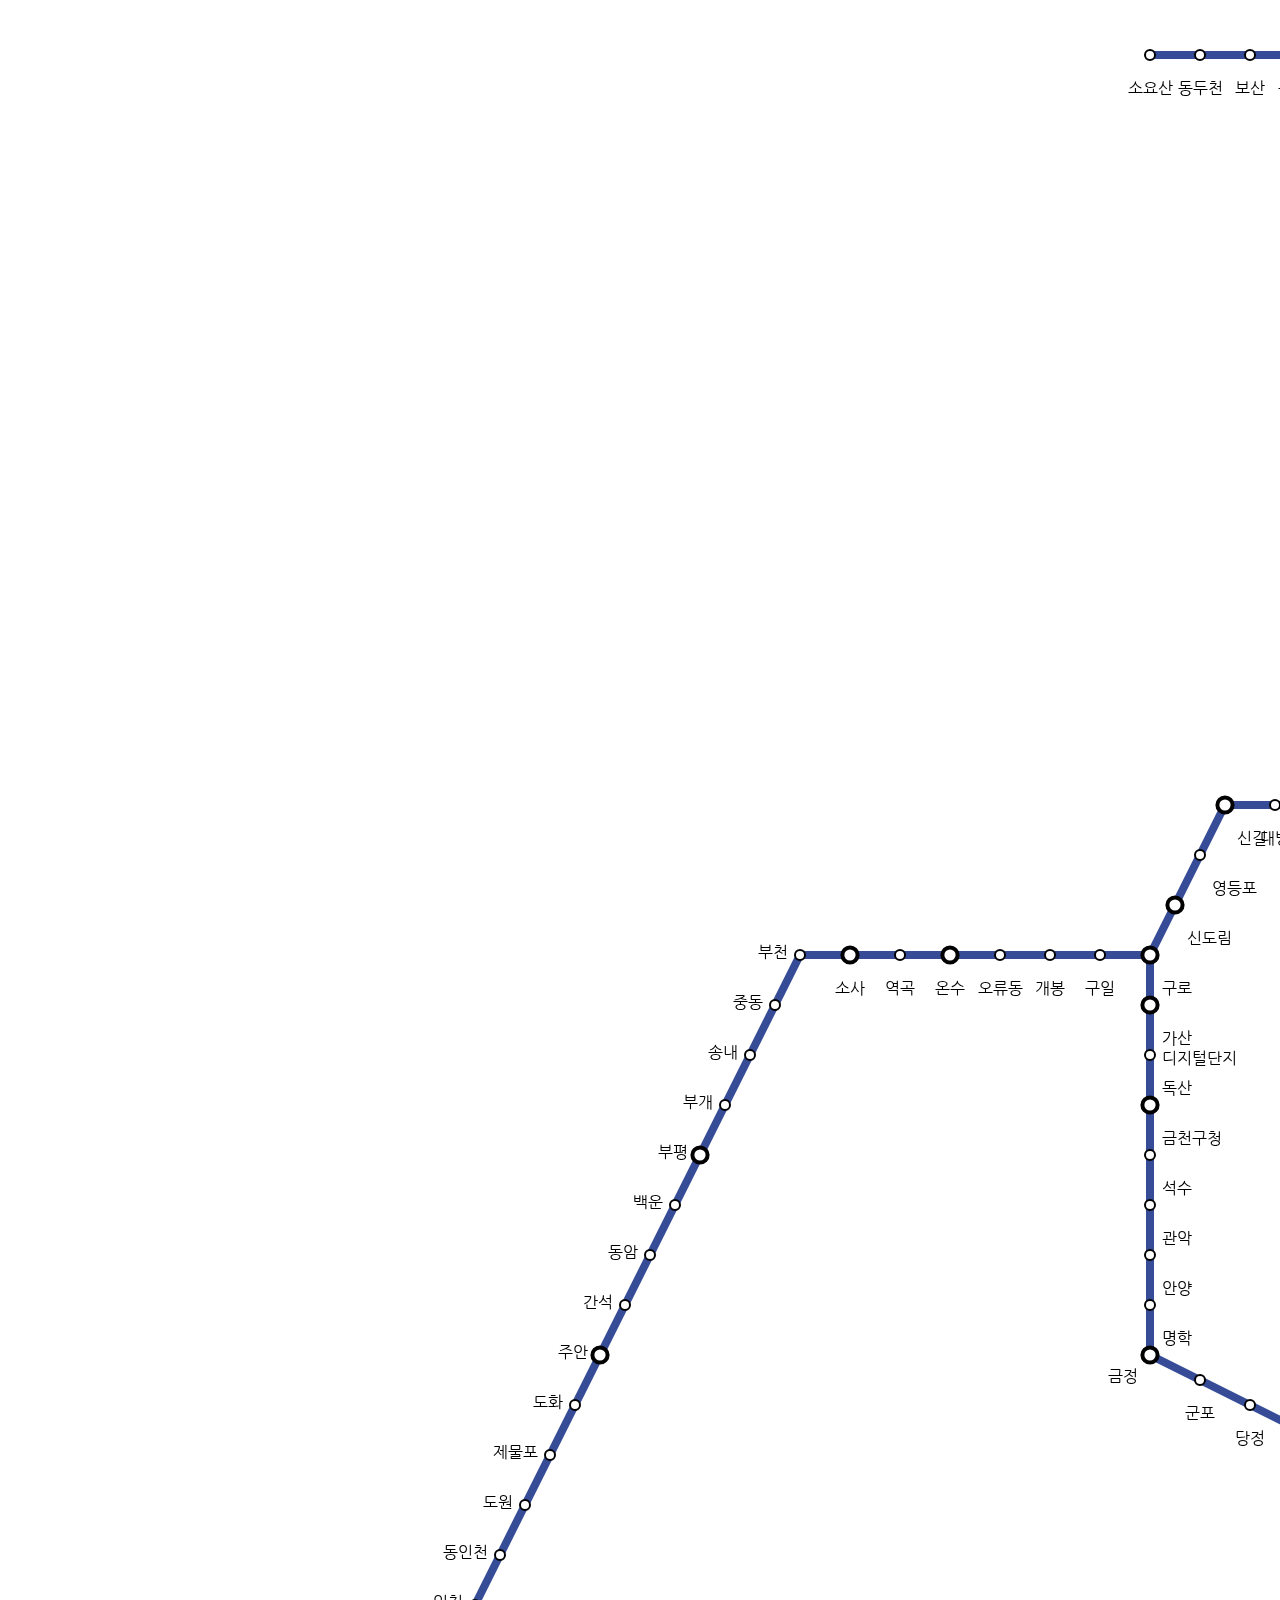
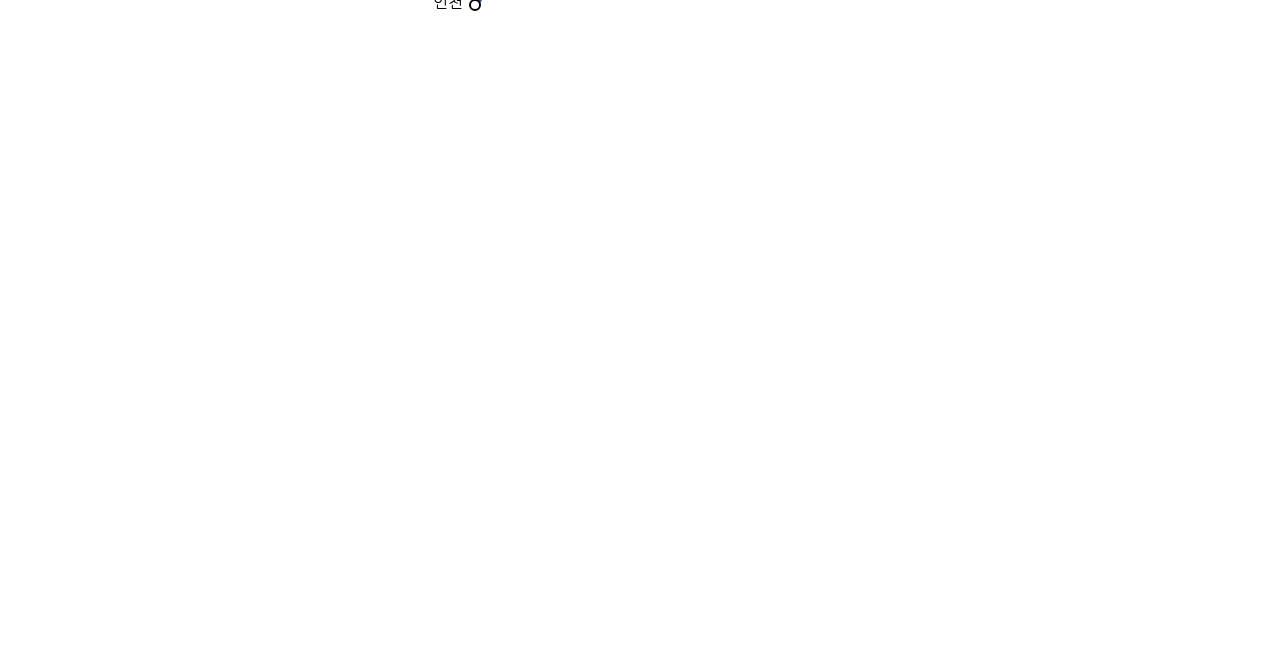
==== commit a7b1016a: "change data-cellsize (40 to 25)" ====
--- a/html/main.html
+++ b/html/main.html
@@ -19,7 +19,7 @@
     <div
       data-columns="100"
       data-rows="90"
-      data-cellSize="40"
+      data-cellSize="25"
       data-legendId="legend"
       data-textClass="text"
       data-lineWidth="8"
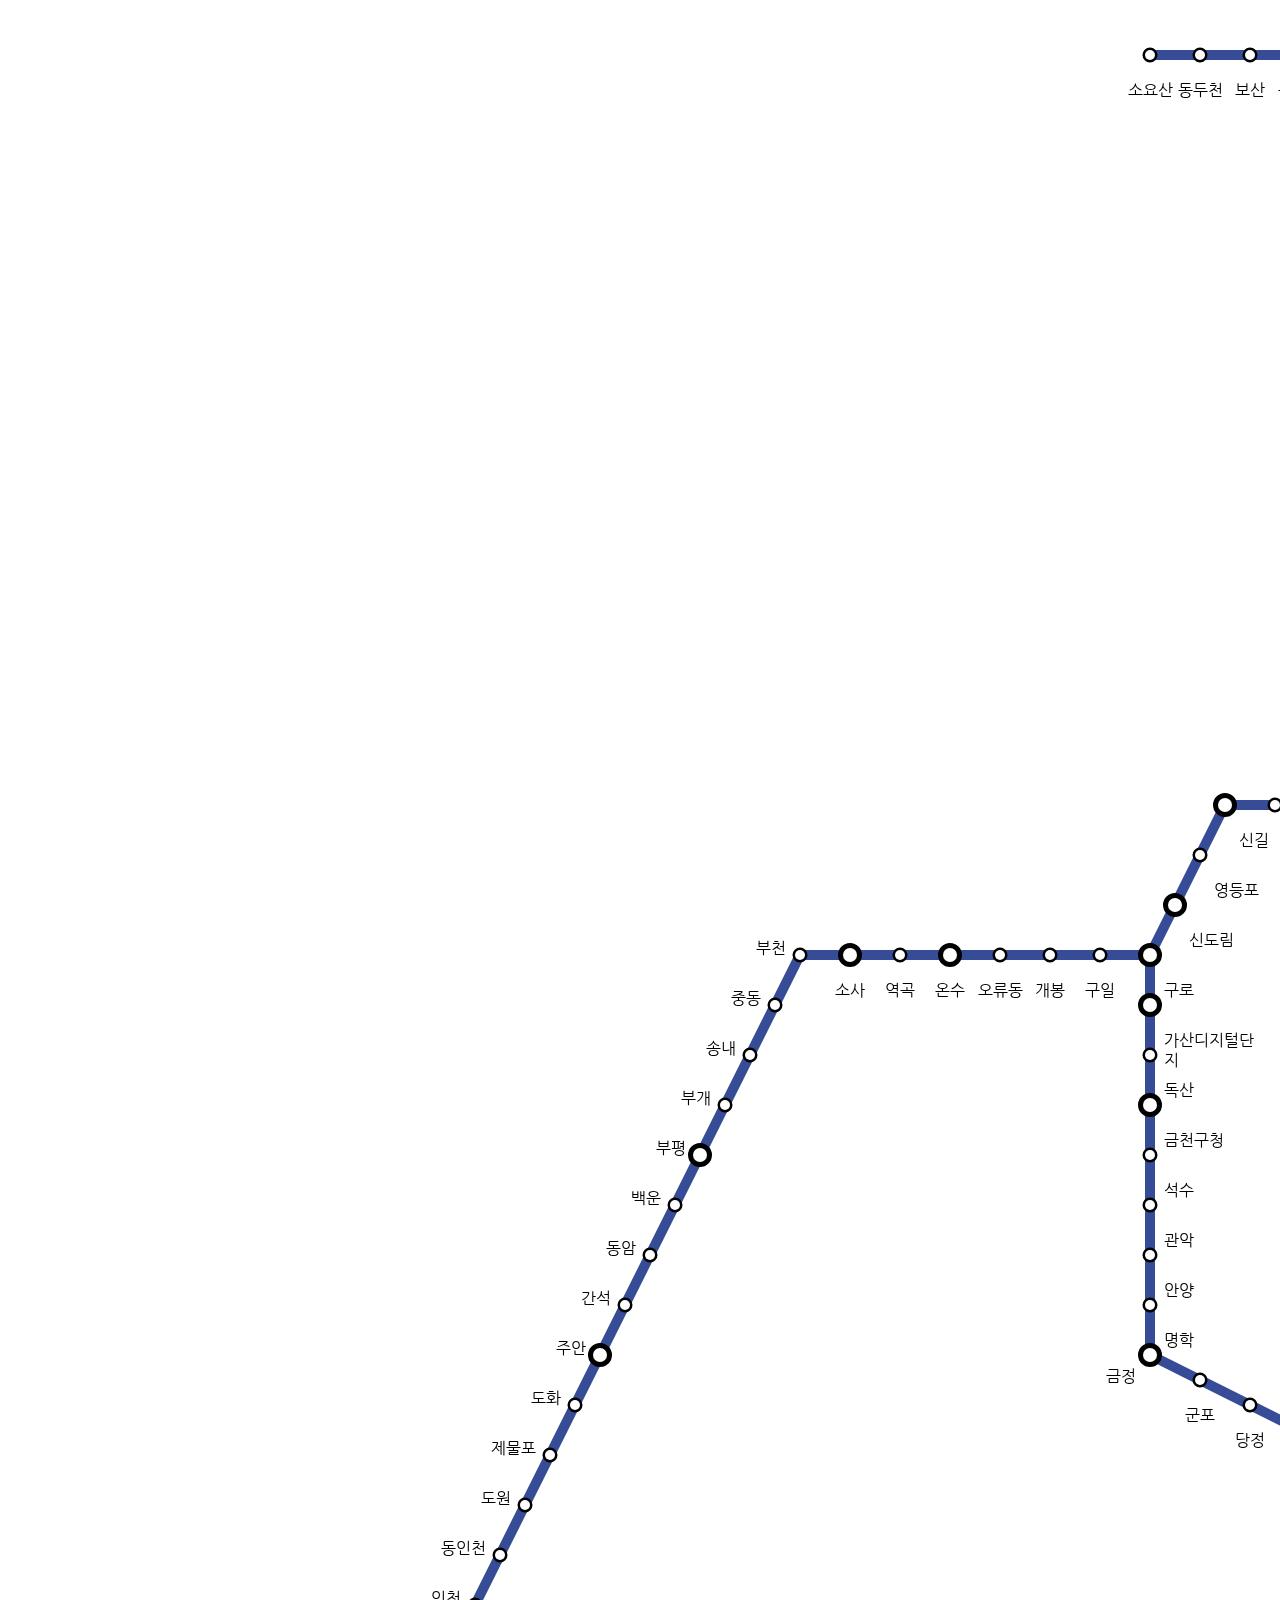
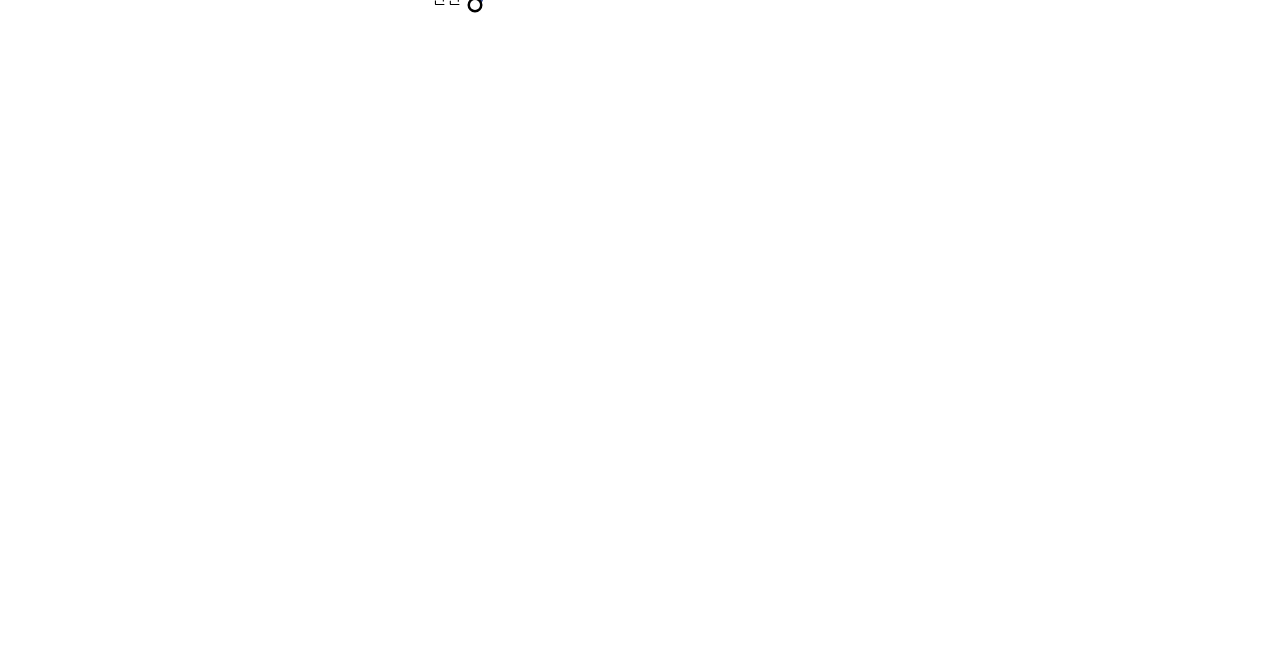
==== commit 57fd1aea: "Update main.html" ====
--- a/html/main.html
+++ b/html/main.html
@@ -4,6 +4,10 @@
     <meta charset="UTF-8" />
     <meta name="viewport" content="width=device-width, initial-scale=1.0" />
     <meta http-equiv="X-UA-Compatible" content="ie=edge" />
+    <meta
+      name="viewport"
+      content="user-scalable=no, width=device-width, initial-scale=1, maximum-scale=1"
+    />
     <script
       type="text/javascript"
       src="https://code.jquery.com/jquery-1.9.0.min.js"
@@ -22,7 +26,7 @@
       data-cellSize="25"
       data-legendId="legend"
       data-textClass="text"
-      data-lineWidth="8"
+      data-lineWidth="10"
       class="subway-map"
     >
       <ul data-color="#364C96" data-label="1호선">
@@ -67,8 +71,10 @@
         <li data-coords="66,21" data-marker="interchange">동묘앞</li>
         <li data-coords="64,21" data-marker="interchange">동대문</li>
         <li data-coords="62,21">종로5가</li>
-        <li data-coords="60,21" data-marker="interchange">종로3가</li>
-        <li data-coords="58,21">종각</li>
+        <li data-coords="60,21" data-labelPos="S" data-marker="interchange">
+          종로3가
+        </li>
+        <li data-coords="58,21" data-labelPos="NW">종각</li>
         <li data-coords="56,24" data-marker="interchange" data-labelPos="NE">
           시청
         </li>
@@ -88,7 +94,7 @@
         <li data-coords="53,32" data-marker="interchange" data-labelPos="SE">
           노량진
         </li>
-        <li data-coords="51,32">대방</li>
+        <li data-coords="51,32" data-labelPos="SE">대방</li>
         <li data-coords="49,32" data-labelPos="SE" data-marker="interchange">
           신길
         </li>
@@ -132,7 +138,7 @@
       <ul data-color="#364C96" data-label="1호선">
         <li data-coords="46,38"></li>
         <li data-coords="46,40" data-marker="interchange" data-labelPos="SE">
-          가산\n디지털단지
+          가산디지털단지
         </li>
         <li data-coords="46,42" data-labelPos="SE">독산</li>
         <li data-coords="46,44" data-marker="interchange" data-labelPos="SE">
@@ -180,14 +186,28 @@
     <!-- 팝업 될 레이어 -->
     <div class="modal">
       <div class="modal-content">
-        <h1 class="title">인천</h1>
-        <input type="button" class="mainBtn" value="메인" />
-        <input type="button" class="submitBtn" value="시간표" />
+        <div class="title-box">
+          <h1 class="title">인천</h1>
+        </div>
+        <div class="btn-box">
+          <input type="button" class="mainBtn" value="메인" />
+          <input type="button" class="submitBtn" value="시간표" />
+        </div>
       </div>
     </div>
     <script type="text/javascript">
       $(".subway-map").subwayMap({ debug: true });
     </script>
     <script src="../js/toggle.js"></script>
+    <script src="../js/hammer.js"></script>
+    <script src="../js/main.js"></script>
+    <script type="text/javascript">
+      $("body").animate(
+        {
+          scrollTop: 300
+        },
+        500
+      );
+    </script>
   </body>
 </html>
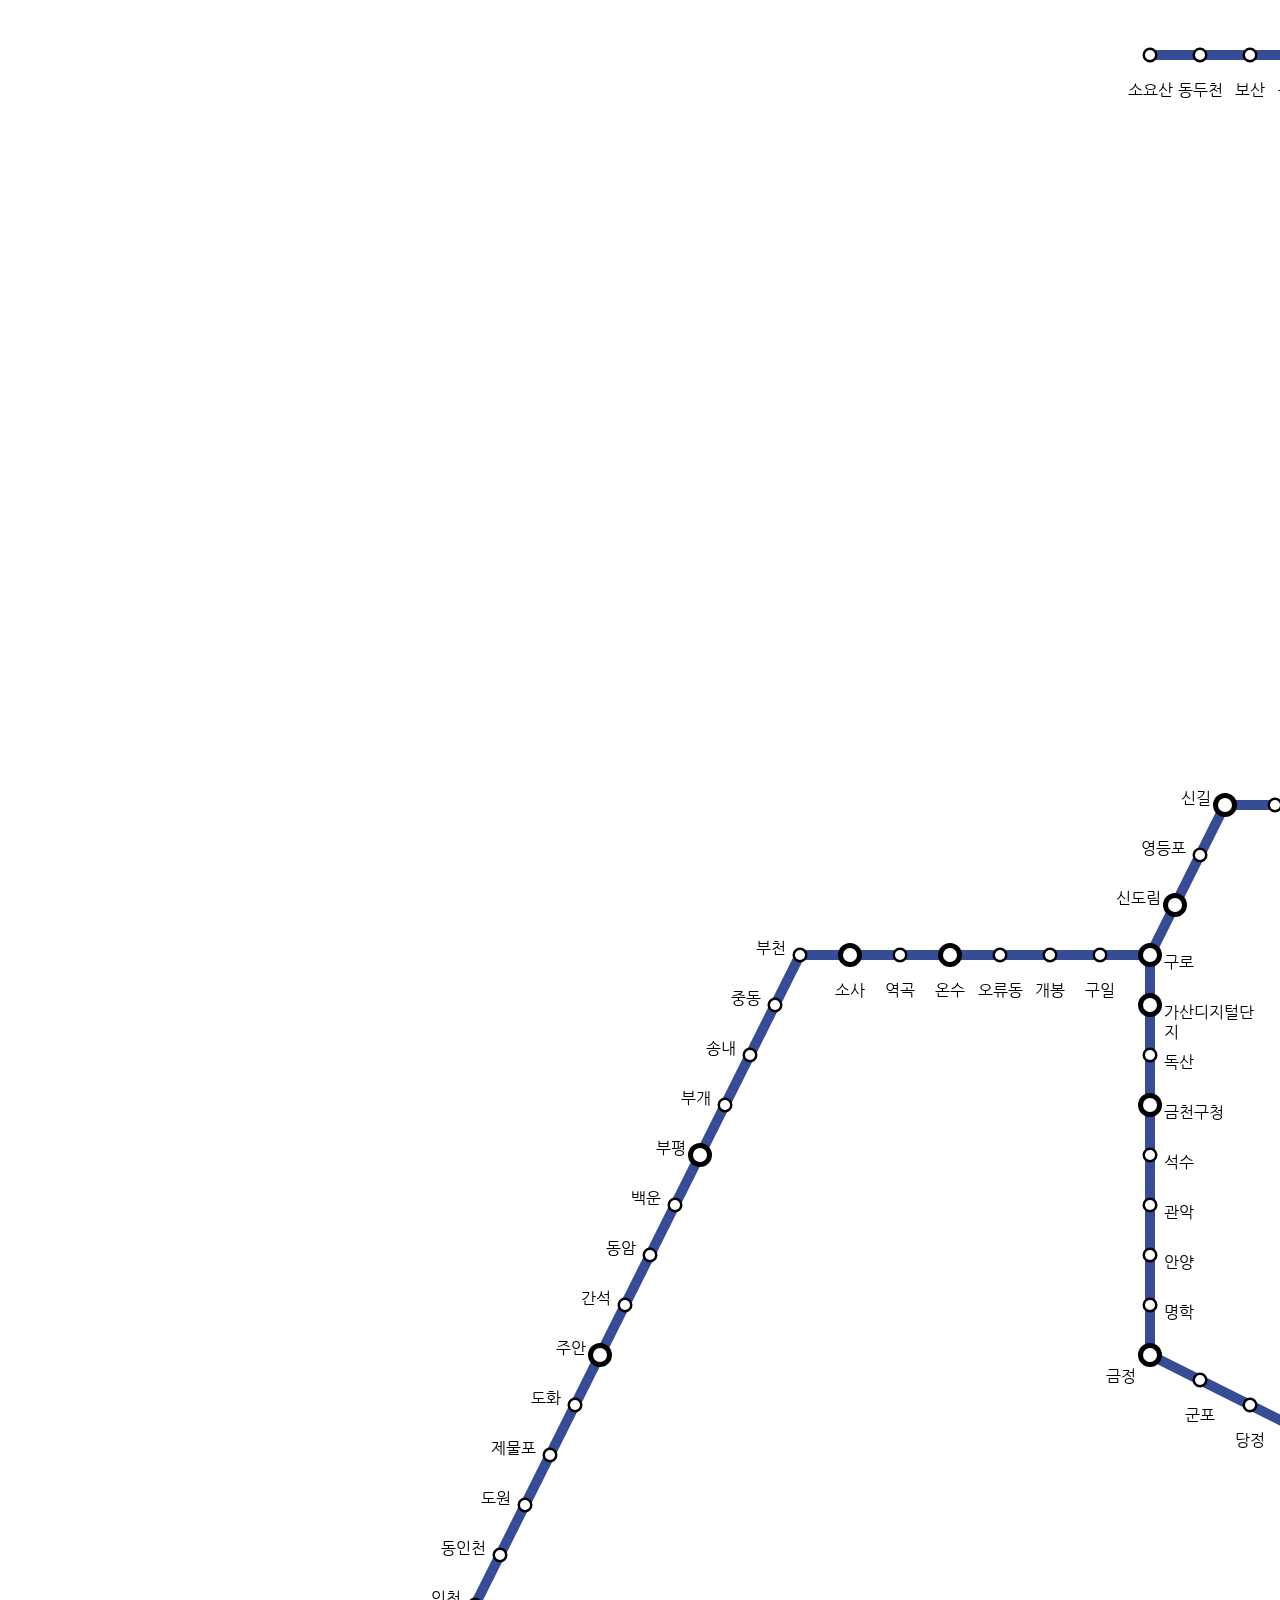
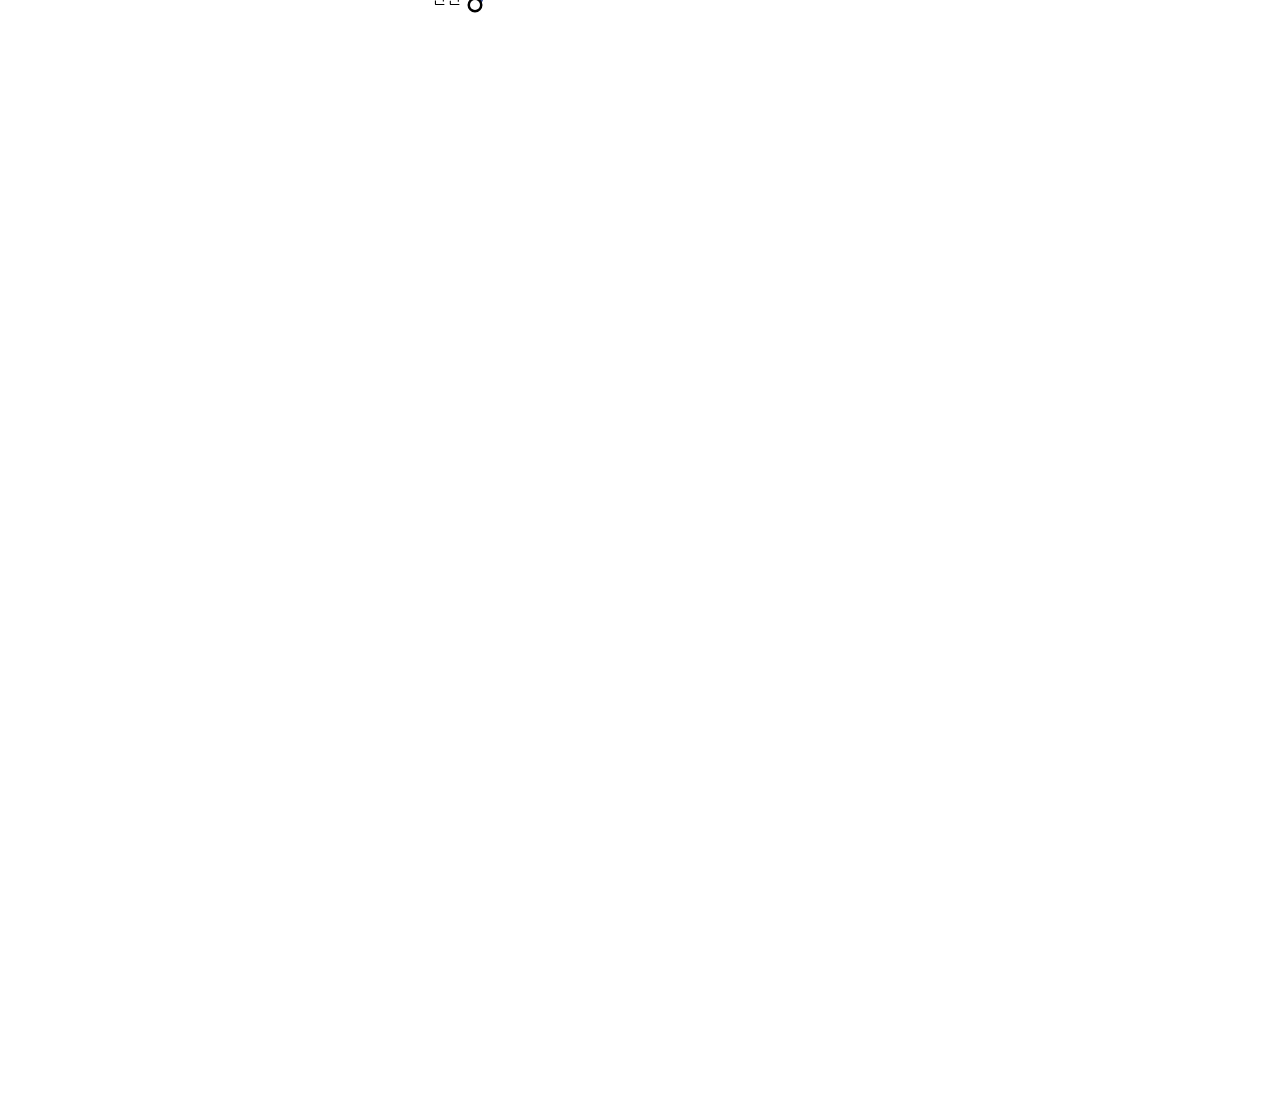
==== commit 4d9aadba: "Add files via upload" ====
--- a/html/main.html
+++ b/html/main.html
@@ -1,213 +1,213 @@
-<!DOCTYPE html>
-<html lang="en">
-  <head>
-    <meta charset="UTF-8" />
-    <meta name="viewport" content="width=device-width, initial-scale=1.0" />
-    <meta http-equiv="X-UA-Compatible" content="ie=edge" />
-    <meta
-      name="viewport"
-      content="user-scalable=no, width=device-width, initial-scale=1, maximum-scale=1"
-    />
-    <script
-      type="text/javascript"
-      src="https://code.jquery.com/jquery-1.9.0.min.js"
-    ></script>
-    <script
-      type="text/javascript"
-      src="../js/jquery.subwayMap-0.5.3.js"
-    ></script>
-    <title>Main | Project</title>
-    <link rel="stylesheet" href="../css/style.css" />
-  </head>
-  <body>
-    <div
-      data-columns="100"
-      data-rows="90"
-      data-cellSize="25"
-      data-legendId="legend"
-      data-textClass="text"
-      data-lineWidth="10"
-      class="subway-map"
-    >
-      <ul data-color="#364C96" data-label="1호선">
-        <li data-coords="46,2">
-          소요산
-        </li>
-        <li data-coords="48,2">
-          동두천
-        </li>
-        <li data-coords="50,2">보산</li>
-        <li data-coords="52,2">동두천\n중앙</li>
-        <li data-coords="54,2">지행</li>
-        <li data-coords="56,2">덕정</li>
-        <li data-coords="58,2">덕계</li>
-        <li data-coords="60,2">양주</li>
-        <li data-coords="62,2">녹양</li>
-        <li data-coords="64,2">가능</li>
-        <li data-coords="66,2">의정부</li>
-        <li data-coords="68,2" data-marker="interchange">회룡</li>
-        <li data-coords="70,2">망월사</li>
-        <li data-coords="72,2" data-marker="interchange">도봉산</li>
-        <li data-coords="74,2"></li>
-        <li data-coords="76,5" data-labelPos="SW">도봉</li>
-        <li data-coords="78,8" data-labelPos="SW">방학</li>
-        <li data-coords="80,11" data-marker="interchange" data-labelPos="NE">
-          창동
-        </li>
-        <li data-coords="80,13" data-labelPos="NE">녹천</li>
-        <li data-coords="80,15" data-labelPos="NE">월계</li>
-        <li data-coords="80,17" data-marker="interchange" data-labelPos="NE">
-          광운대
-        </li>
-        <li data-coords="80,19" data-marker="interchange" data-labelPos="NE">
-          석계
-        </li>
-        <li data-coords="78,20" data-labelPos="SE">신이문</li>
-        <li data-coords="76,21" data-labelPos="SE">외대앞</li>
-        <li data-coords="74,21" data-marker="interchange">회기</li>
-        <li data-coords="72,21" data-marker="interchange">청량리</li>
-        <li data-coords="70,21">제기동</li>
-        <li data-coords="68,21" data-marker="interchange">신설동</li>
-        <li data-coords="66,21" data-marker="interchange">동묘앞</li>
-        <li data-coords="64,21" data-marker="interchange">동대문</li>
-        <li data-coords="62,21">종로5가</li>
-        <li data-coords="60,21" data-labelPos="S" data-marker="interchange">
-          종로3가
-        </li>
-        <li data-coords="58,21" data-labelPos="NW">종각</li>
-        <li data-coords="56,24" data-marker="interchange" data-labelPos="NE">
-          시청
-        </li>
-        <li
-          data-coords="56,26"
-          data-marker="interchange"
-          data-labelPos="NE"
-          data-markereInfo="@interchange"
-          data-reverseMarkers="true"
-        >
-          서울역
-        </li>
-        <li data-coords="55,28" data-labelPos="SE">남영</li>
-        <li data-coords="54,30" data-marker="interchange" data-labelPos="SE">
-          용산
-        </li>
-        <li data-coords="53,32" data-marker="interchange" data-labelPos="SE">
-          노량진
-        </li>
-        <li data-coords="51,32" data-labelPos="SE">대방</li>
-        <li data-coords="49,32" data-labelPos="SE" data-marker="interchange">
-          신길
-        </li>
-        <li data-coords="48,34" data-labelPos="SE">영등포</li>
-        <li data-coords="47,36" data-labelPos="SE" data-marker="interchange">
-          신도림
-        </li>
-        <li data-coords="46,38" data-labelPos="SE" data-marker="interchange">
-          구로
-        </li>
-      </ul>
-      <!-- 구로 좌측 인천 방면 -->
-      <ul data-color="#364C96" data-label="1호선">
-        <li data-coords="46,38"></li>
-        <li data-coords="44,38">구일</li>
-        <li data-coords="42,38">개봉</li>
-        <li data-coords="40,38">오류동</li>
-        <li data-coords="38,38" data-marker="interchange">온수</li>
-        <li data-coords="36,38">역곡</li>
-        <li data-coords="34,38" data-marker="interchange">소사</li>
-        <li data-coords="32,38" data-labelPos="NW">부천</li>
-        <li data-coords="31,40" data-labelPos="NW">중동</li>
-        <li data-coords="30,42" data-labelPos="NW">송내</li>
-        <li data-coords="29,44" data-labelPos="NW">부개</li>
-        <li data-coords="28,46" data-marker="interchange" data-labelPos="NW">
-          부평
-        </li>
-        <li data-coords="27,48" data-labelPos="NW">백운</li>
-        <li data-coords="26,50" data-labelPos="NW">동암</li>
-        <li data-coords="25,52" data-labelPos="NW">간석</li>
-        <li data-coords="24,54" data-marker="interchange" data-labelPos="NW">
-          주안
-        </li>
-        <li data-coords="23,56" data-labelPos="NW">도화</li>
-        <li data-coords="22,58" data-labelPos="NW">제물포</li>
-        <li data-coords="21,60" data-labelPos="NW">도원</li>
-        <li data-coords="20,62" data-labelPos="NW">동인천</li>
-        <li data-coords="19,64" data-labelPos="NW">인천</li>
-      </ul>
-      <!-- 구로 하행 -->
-      <ul data-color="#364C96" data-label="1호선">
-        <li data-coords="46,38"></li>
-        <li data-coords="46,40" data-marker="interchange" data-labelPos="SE">
-          가산디지털단지
-        </li>
-        <li data-coords="46,42" data-labelPos="SE">독산</li>
-        <li data-coords="46,44" data-marker="interchange" data-labelPos="SE">
-          금천구청
-        </li>
-        <li data-coords="46,46" data-labelPos="SE">석수</li>
-        <li data-coords="46,48" data-labelPos="SE">관악</li>
-        <li data-coords="46,50" data-labelPos="SE">안양</li>
-        <li data-coords="46,52" data-labelPos="SE">명학</li>
-        <li data-coords="46,54" data-marker="interchange" data-labelPos="SW">
-          금정
-        </li>
-        <li data-coords="48,55">군포</li>
-        <li data-coords="50,56">당정</li>
-        <li data-coords="52,57">의왕</li>
-        <li data-coords="54,58"></li>
-        <li data-coords="56,58">성균관대</li>
-        <li data-coords="58,58">화서</li>
-        <li data-coords="60,58" data-marker="interchange">수원</li>
-        <li data-coords="62,58">세류</li>
-        <li data-coords="64,58">병점</li>
-        <li data-coords="66,58">세마</li>
-        <li data-coords="68,58">오산대</li>
-        <li data-coords="70,58" data-labelPos="NE">오산</li>
-        <li data-coords="71,60" data-labelPos="SW">진위</li>
-        <li data-coords="72,62" data-labelPos="SW">송탄</li>
-        <li data-coords="73,64" data-labelPos="SW">서정리</li>
-        <li data-coords="74,66" data-labelPos="SW">지제</li>
-        <li data-coords="75,68" data-labelPos="SW">평택</li>
-        <li data-coords="76,70" data-labelPos="SW">성환</li>
-        <li data-coords="78,70">직산</li>
-        <li data-coords="80,70">두정</li>
-        <li data-coords="82,70">천안</li>
-        <li data-coords="84,70">봉명</li>
-        <li data-coords="86,70">쌍용</li>
-        <li data-coords="88,70">아산</li>
-        <li data-coords="90,70">배방</li>
-        <li data-coords="92,70">온양온천</li>
-        <li data-coords="94,70">신창</li>
-      </ul>
-    </div>
-    <!--
-    <div id="legend"></div>
-    -->
-    <!-- 팝업 될 레이어 -->
-    <div class="modal">
-      <div class="modal-content">
-        <div class="title-box">
-          <h1 class="title">인천</h1>
-        </div>
-        <div class="btn-box">
-          <input type="button" class="mainBtn" value="메인" />
-          <input type="button" class="submitBtn" value="시간표" />
-        </div>
-      </div>
-    </div>
-    <script type="text/javascript">
-      $(".subway-map").subwayMap({ debug: true });
-    </script>
-    <script src="../js/toggle.js"></script>
-    <script src="../js/hammer.js"></script>
-    <script src="../js/main.js"></script>
-    <script type="text/javascript">
-      $("body").animate(
-        {
-          scrollTop: 300
-        },
-        500
-      );
-    </script>
-  </body>
-</html>
+<!DOCTYPE html>
+<html lang="en">
+  <head>
+    <meta charset="UTF-8" />
+    <meta name="viewport" content="width=device-width, initial-scale=1.0" />
+    <meta http-equiv="X-UA-Compatible" content="ie=edge" />
+    <meta
+      name="viewport"
+      content="user-scalable=no, width=device-width, initial-scale=1, maximum-scale=1"
+    />
+    <script
+      type="text/javascript"
+      src="https://code.jquery.com/jquery-1.9.0.min.js"
+    ></script>
+    <script
+      type="text/javascript"
+      src="../js/jquery.subwayMap-0.5.3.js"
+    ></script>
+    <title>Main | Project</title>
+    <link rel="stylesheet" href="../css/style.css" />
+  </head>
+  <body>
+    <div
+      data-columns="100"
+      data-rows="90"
+      data-cellSize="25"
+      data-legendId="legend"
+      data-textClass="text"
+      data-lineWidth="10"
+      class="subway-map"
+    >
+      <ul data-color="#364C96" data-label="1호선">
+        <li data-coords="46,2">
+          소요산
+        </li>
+        <li data-coords="48,2">
+          동두천
+        </li>
+        <li data-coords="50,2">보산</li>
+        <li data-coords="52,2">동두천\n중앙</li>
+        <li data-coords="54,2">지행</li>
+        <li data-coords="56,2">덕정</li>
+        <li data-coords="58,2">덕계</li>
+        <li data-coords="60,2">양주</li>
+        <li data-coords="62,2">녹양</li>
+        <li data-coords="64,2">가능</li>
+        <li data-coords="66,2">의정부</li>
+        <li data-coords="68,2" data-marker="interchange">회룡</li>
+        <li data-coords="70,2">망월사</li>
+        <li data-coords="72,2" data-marker="interchange">도봉산</li>
+        <li data-coords="74,2"></li>
+        <li data-coords="76,5" data-labelPos="SW">도봉</li>
+        <li data-coords="78,8" data-labelPos="SW">방학</li>
+        <li data-coords="80,11" data-marker="interchange" data-labelPos="NE">
+          창동
+        </li>
+        <li data-coords="80,13" data-labelPos="NE">녹천</li>
+        <li data-coords="80,15" data-labelPos="NE">월계</li>
+        <li data-coords="80,17" data-marker="interchange" data-labelPos="NE">
+          광운대
+        </li>
+        <li data-coords="80,19" data-marker="interchange" data-labelPos="NE">
+          석계
+        </li>
+        <li data-coords="78,20" data-labelPos="SE">신이문</li>
+        <li data-coords="76,21" data-labelPos="SE">외대앞</li>
+        <li data-coords="74,21" data-marker="interchange">회기</li>
+        <li data-coords="72,21" data-marker="interchange">청량리</li>
+        <li data-coords="70,21">제기동</li>
+        <li data-coords="68,21" data-marker="interchange">신설동</li>
+        <li data-coords="66,21" data-marker="interchange">동묘앞</li>
+        <li data-coords="64,21" data-marker="interchange">동대문</li>
+        <li data-coords="62,21">종로5가</li>
+        <li data-coords="60,21" data-labelPos="S" data-marker="interchange">
+          종로3가
+        </li>
+        <li data-coords="58,21" data-labelPos="NW">종각</li>
+        <li data-coords="56,24" data-marker="interchange" data-labelPos="E">
+          시청
+        </li>
+        <li
+          data-coords="56,26"
+          data-marker="interchange"
+          data-labelPos="E"
+          data-markereInfo="@interchange"
+          data-reverseMarkers="true"
+        >
+          서울역
+        </li>
+        <li data-coords="55,28" data-labelPos="SE">남영</li>
+        <li data-coords="54,30" data-marker="interchange" data-labelPos="SE">
+          용산
+        </li>
+        <li data-coords="53,32" data-marker="interchange" data-labelPos="SE">
+          노량진
+        </li>
+        <li data-coords="51,32" data-labelPos="SE">대방</li>
+        <li data-coords="49,32" data-labelPos="NW" data-marker="interchange">
+          신길
+        </li>
+        <li data-coords="48,34" data-labelPos="NW">영등포</li>
+        <li data-coords="47,36" data-labelPos="NW" data-marker="interchange">
+          신도림
+        </li>
+        <li data-coords="46,38" data-labelPos="E" data-marker="interchange">
+          구로
+        </li>
+      </ul>
+      <!-- 구로 좌측 인천 방면 -->
+      <ul data-color="#364C96" data-label="1호선">
+        <li data-coords="46,38"></li>
+        <li data-coords="44,38">구일</li>
+        <li data-coords="42,38">개봉</li>
+        <li data-coords="40,38">오류동</li>
+        <li data-coords="38,38" data-marker="interchange">온수</li>
+        <li data-coords="36,38">역곡</li>
+        <li data-coords="34,38" data-marker="interchange">소사</li>
+        <li data-coords="32,38" data-labelPos="NW">부천</li>
+        <li data-coords="31,40" data-labelPos="NW">중동</li>
+        <li data-coords="30,42" data-labelPos="NW">송내</li>
+        <li data-coords="29,44" data-labelPos="NW">부개</li>
+        <li data-coords="28,46" data-marker="interchange" data-labelPos="NW">
+          부평
+        </li>
+        <li data-coords="27,48" data-labelPos="NW">백운</li>
+        <li data-coords="26,50" data-labelPos="NW">동암</li>
+        <li data-coords="25,52" data-labelPos="NW">간석</li>
+        <li data-coords="24,54" data-marker="interchange" data-labelPos="NW">
+          주안
+        </li>
+        <li data-coords="23,56" data-labelPos="NW">도화</li>
+        <li data-coords="22,58" data-labelPos="NW">제물포</li>
+        <li data-coords="21,60" data-labelPos="NW">도원</li>
+        <li data-coords="20,62" data-labelPos="NW">동인천</li>
+        <li data-coords="19,64" data-labelPos="NW">인천</li>
+      </ul>
+      <!-- 구로 하행 -->
+      <ul data-color="#364C96" data-label="1호선">
+        <li data-coords="46,38"></li>
+        <li data-coords="46,40" data-marker="interchange" data-labelPos="E">
+          가산디지털단지
+        </li>
+        <li data-coords="46,42" data-labelPos="E">독산</li>
+        <li data-coords="46,44" data-marker="interchange" data-labelPos="E">
+          금천구청
+        </li>
+        <li data-coords="46,46" data-labelPos="E">석수</li>
+        <li data-coords="46,48" data-labelPos="E">관악</li>
+        <li data-coords="46,50" data-labelPos="E">안양</li>
+        <li data-coords="46,52" data-labelPos="E">명학</li>
+        <li data-coords="46,54" data-marker="interchange" data-labelPos="SW">
+          금정
+        </li>
+        <li data-coords="48,55">군포</li>
+        <li data-coords="50,56">당정</li>
+        <li data-coords="52,57">의왕</li>
+        <li data-coords="54,58"></li>
+        <li data-coords="56,58">성균관대</li>
+        <li data-coords="58,58">화서</li>
+        <li data-coords="60,58" data-marker="interchange">수원</li>
+        <li data-coords="62,58">세류</li>
+        <li data-coords="64,58">병점</li>
+        <li data-coords="66,58">세마</li>
+        <li data-coords="68,58">오산대</li>
+        <li data-coords="70,58" data-labelPos="NE">오산</li>
+        <li data-coords="71,60" data-labelPos="SW">진위</li>
+        <li data-coords="72,62" data-labelPos="SW">송탄</li>
+        <li data-coords="73,64" data-labelPos="SW">서정리</li>
+        <li data-coords="74,66" data-labelPos="SW">지제</li>
+        <li data-coords="75,68" data-labelPos="SW">평택</li>
+        <li data-coords="76,70" data-labelPos="SW">성환</li>
+        <li data-coords="78,70">직산</li>
+        <li data-coords="80,70">두정</li>
+        <li data-coords="82,70">천안</li>
+        <li data-coords="84,70">봉명</li>
+        <li data-coords="86,70">쌍용</li>
+        <li data-coords="88,70">아산</li>
+        <li data-coords="90,70">배방</li>
+        <li data-coords="92,70">온양온천</li>
+        <li data-coords="94,70">신창</li>
+      </ul>
+    </div>
+    <!--
+    <div id="legend"></div>
+    -->
+    <!-- 팝업 될 레이어 -->
+    <div class="modal">
+      <div class="modal-content">
+        <div class="title-box">
+          <h1 class="title">인천</h1>
+        </div>
+        <div class="btn-box">
+          <input type="button" class="mainBtn" value="메인" />
+          <input type="button" class="submitBtn" value="시간표" />
+        </div>
+      </div>
+    </div>
+    <script type="text/javascript">
+      $(".subway-map").subwayMap({ debug: true });
+    </script>
+    <script src="../js/toggle.js"></script>
+    <script src="../js/hammer.js"></script>
+    <script src="../js/main.js"></script>
+    <script type="text/javascript">
+      $("body").animate(
+        {
+          scrollTop: 300
+        },
+        500
+      );
+    </script>
+  </body>
+</html>
--- a/css/style.css
+++ b/css/style.css
@@ -5,11 +5,6 @@
 @import "modal.css";
 
 /* 전체 부분 */
-html {
-  width: 100%;
-  height: 100%;
-}
-
 body {
   font-family: "Nanum Gothic";
   width: 100%;
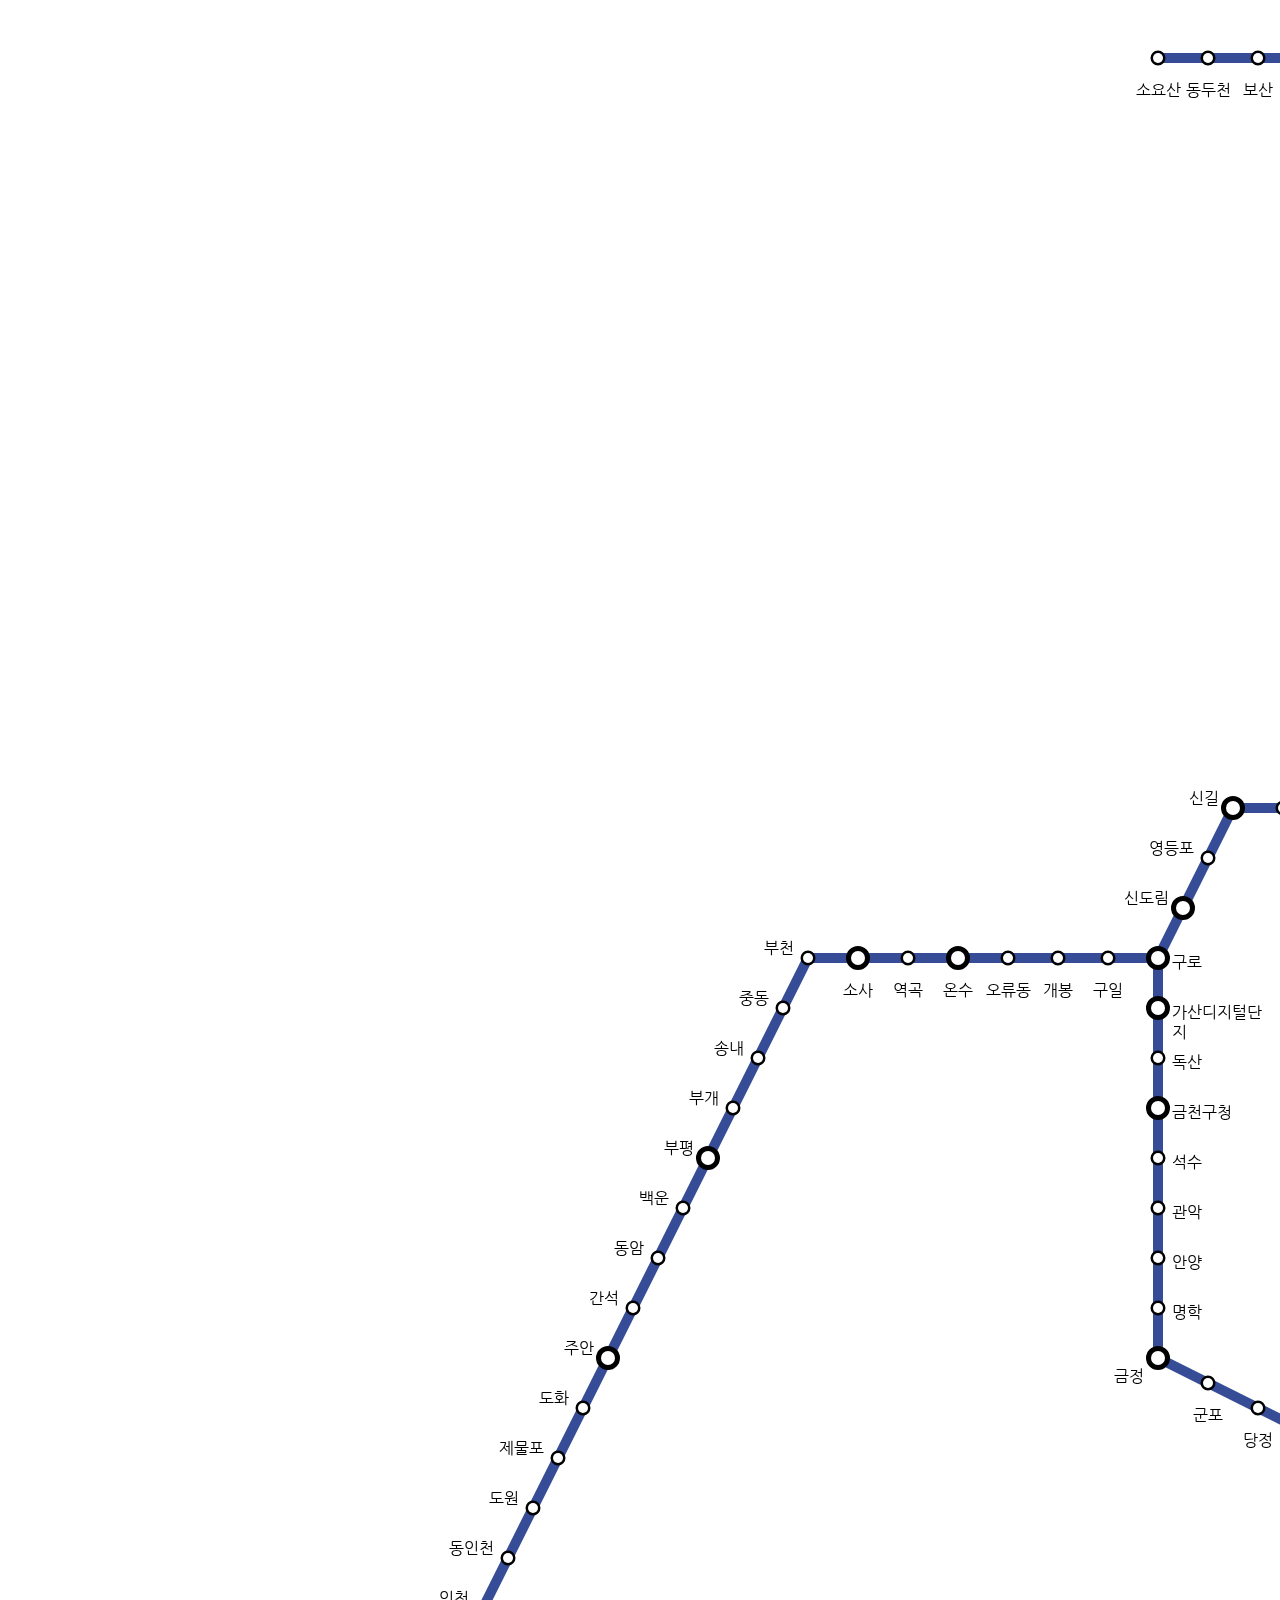
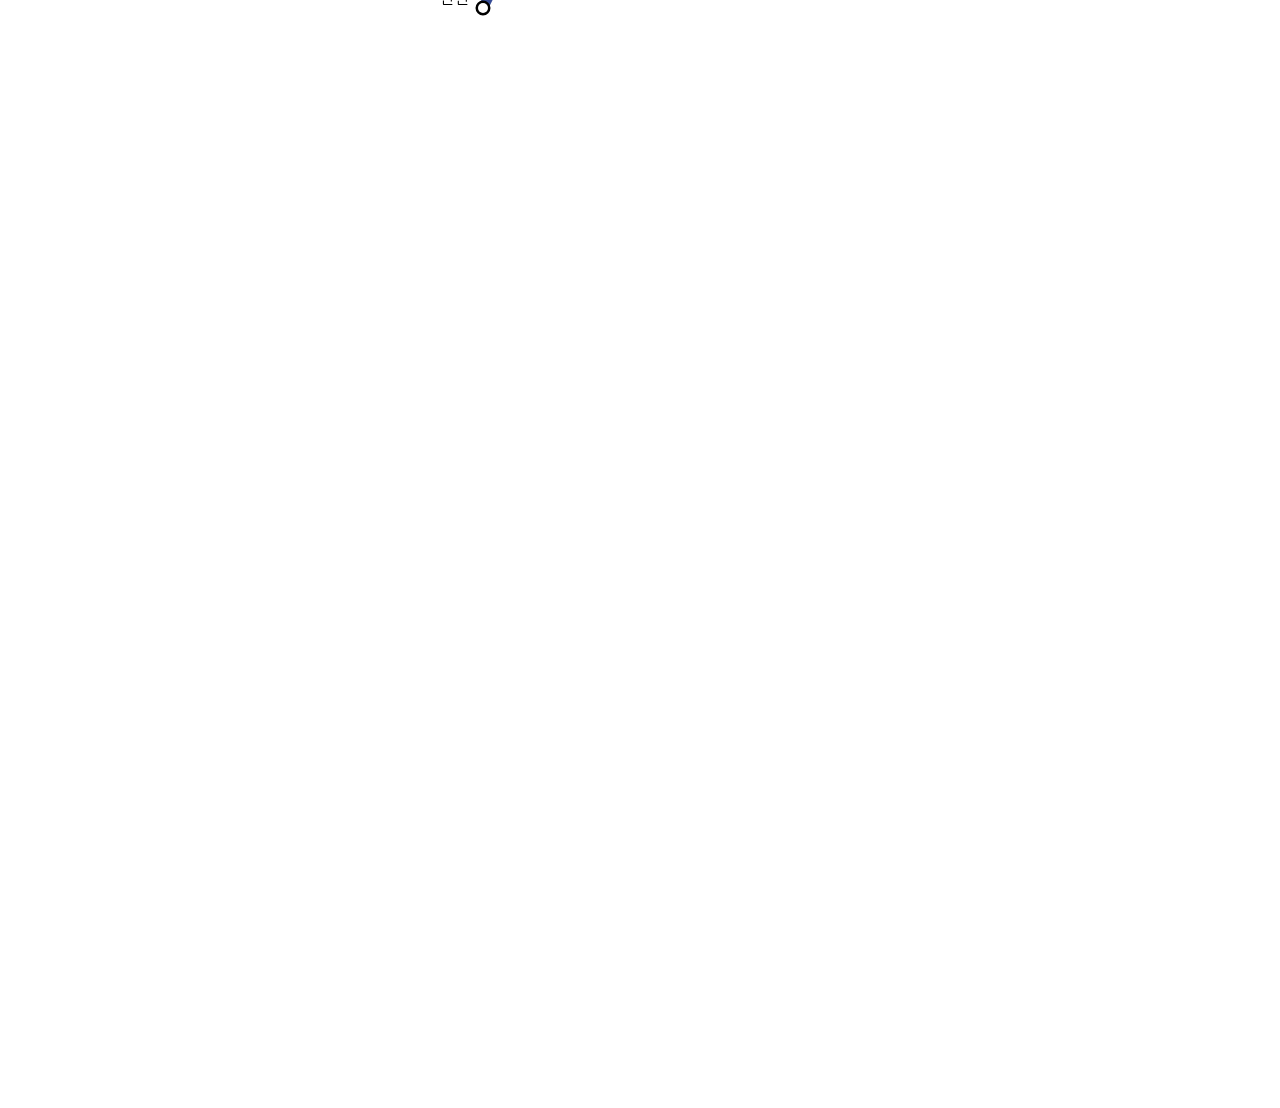
==== commit 2b61256b: "Update main.html" ====
--- a/html/main.html
+++ b/html/main.html
@@ -18,6 +18,7 @@
     ></script>
     <title>Main | Project</title>
     <link rel="stylesheet" href="../css/style.css" />
+    <link rel="stylesheet" href="../css/main.css" />
   </head>
   <body>
     <div
--- a/css/style.css
+++ b/css/style.css
@@ -1,7 +1,6 @@
 @import url("https://fonts.googleapis.com/css?family=Nanum+Gothic&display=swap&subset=korean");
 @import "index.css";
 @import "header.css";
-@import "main.css";
 @import "modal.css";
 
 /* 전체 부분 */
--- a/css/main.css
+++ b/css/main.css
@@ -0,0 +1,9 @@
+/* text class = span class */
+.text:hover {
+  cursor: pointer;
+}
+
+html {
+  width: 3000px;
+  height: 2700px;
+}
